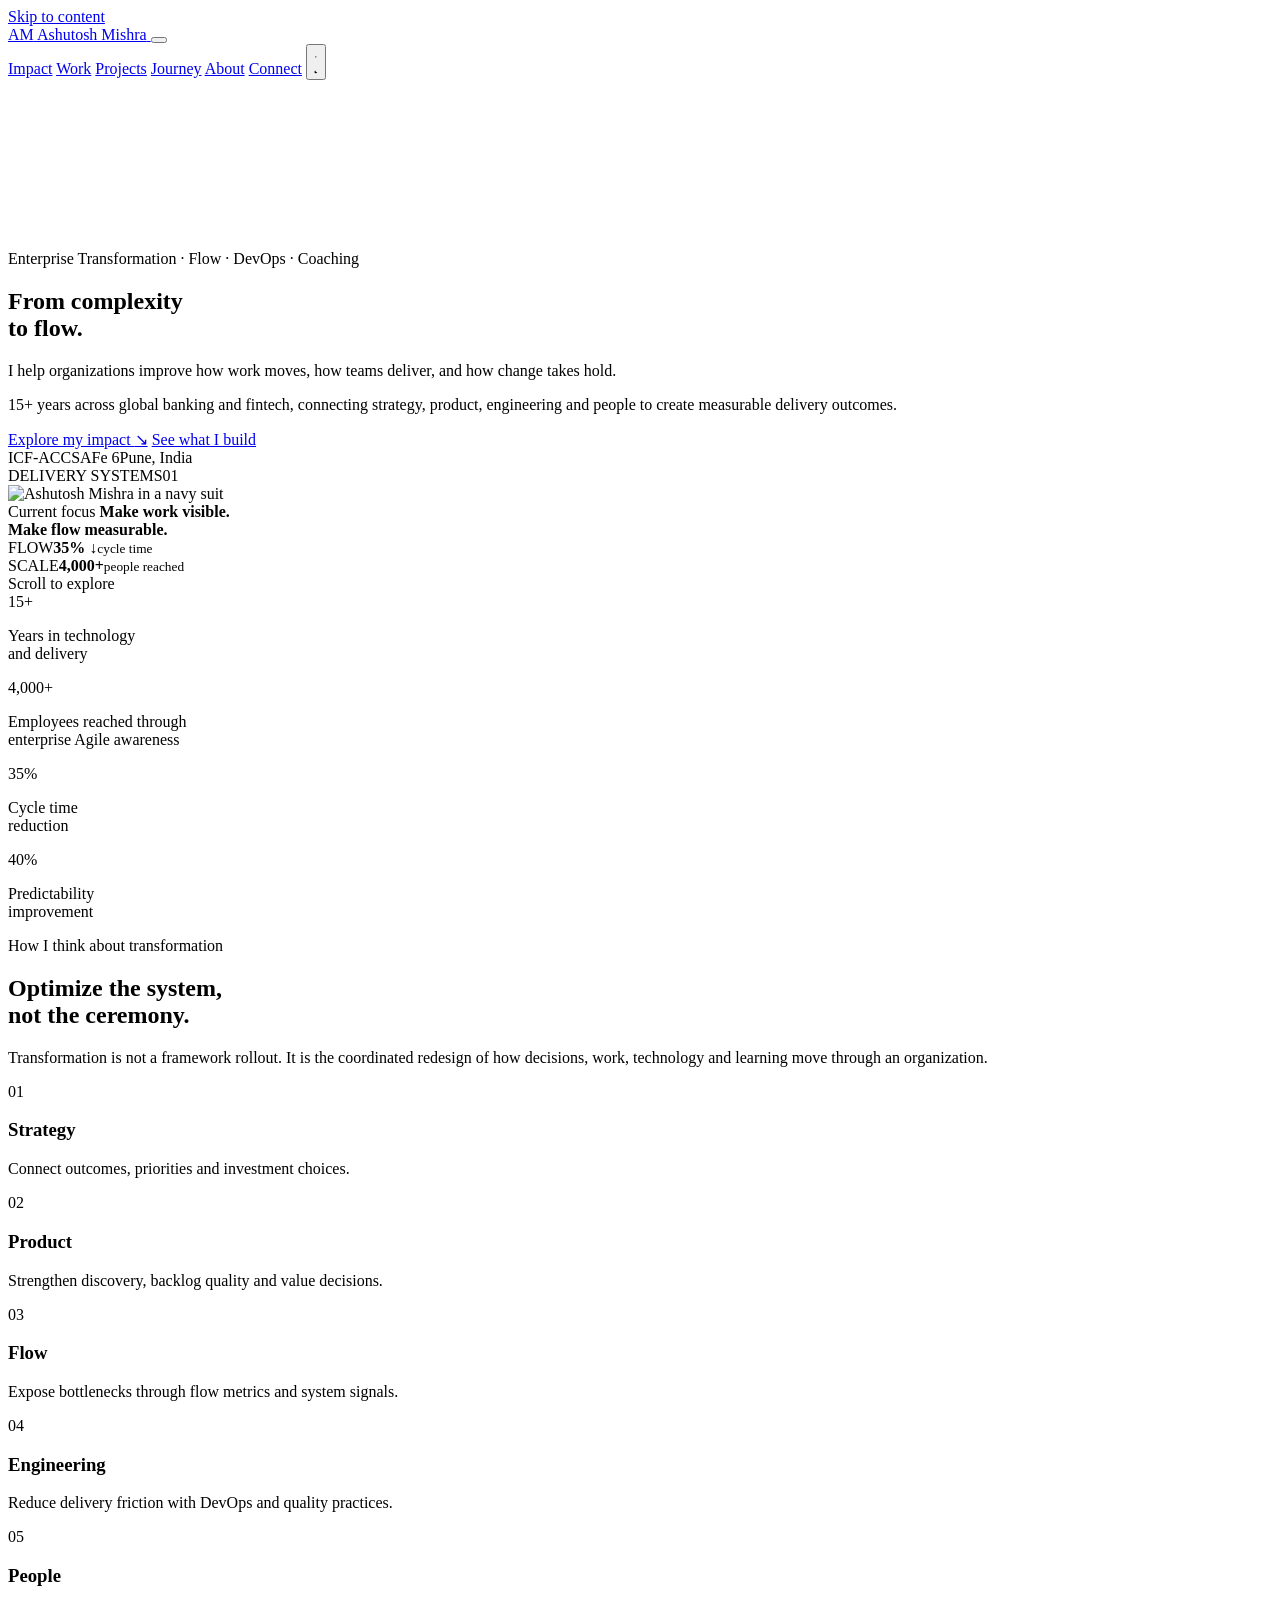
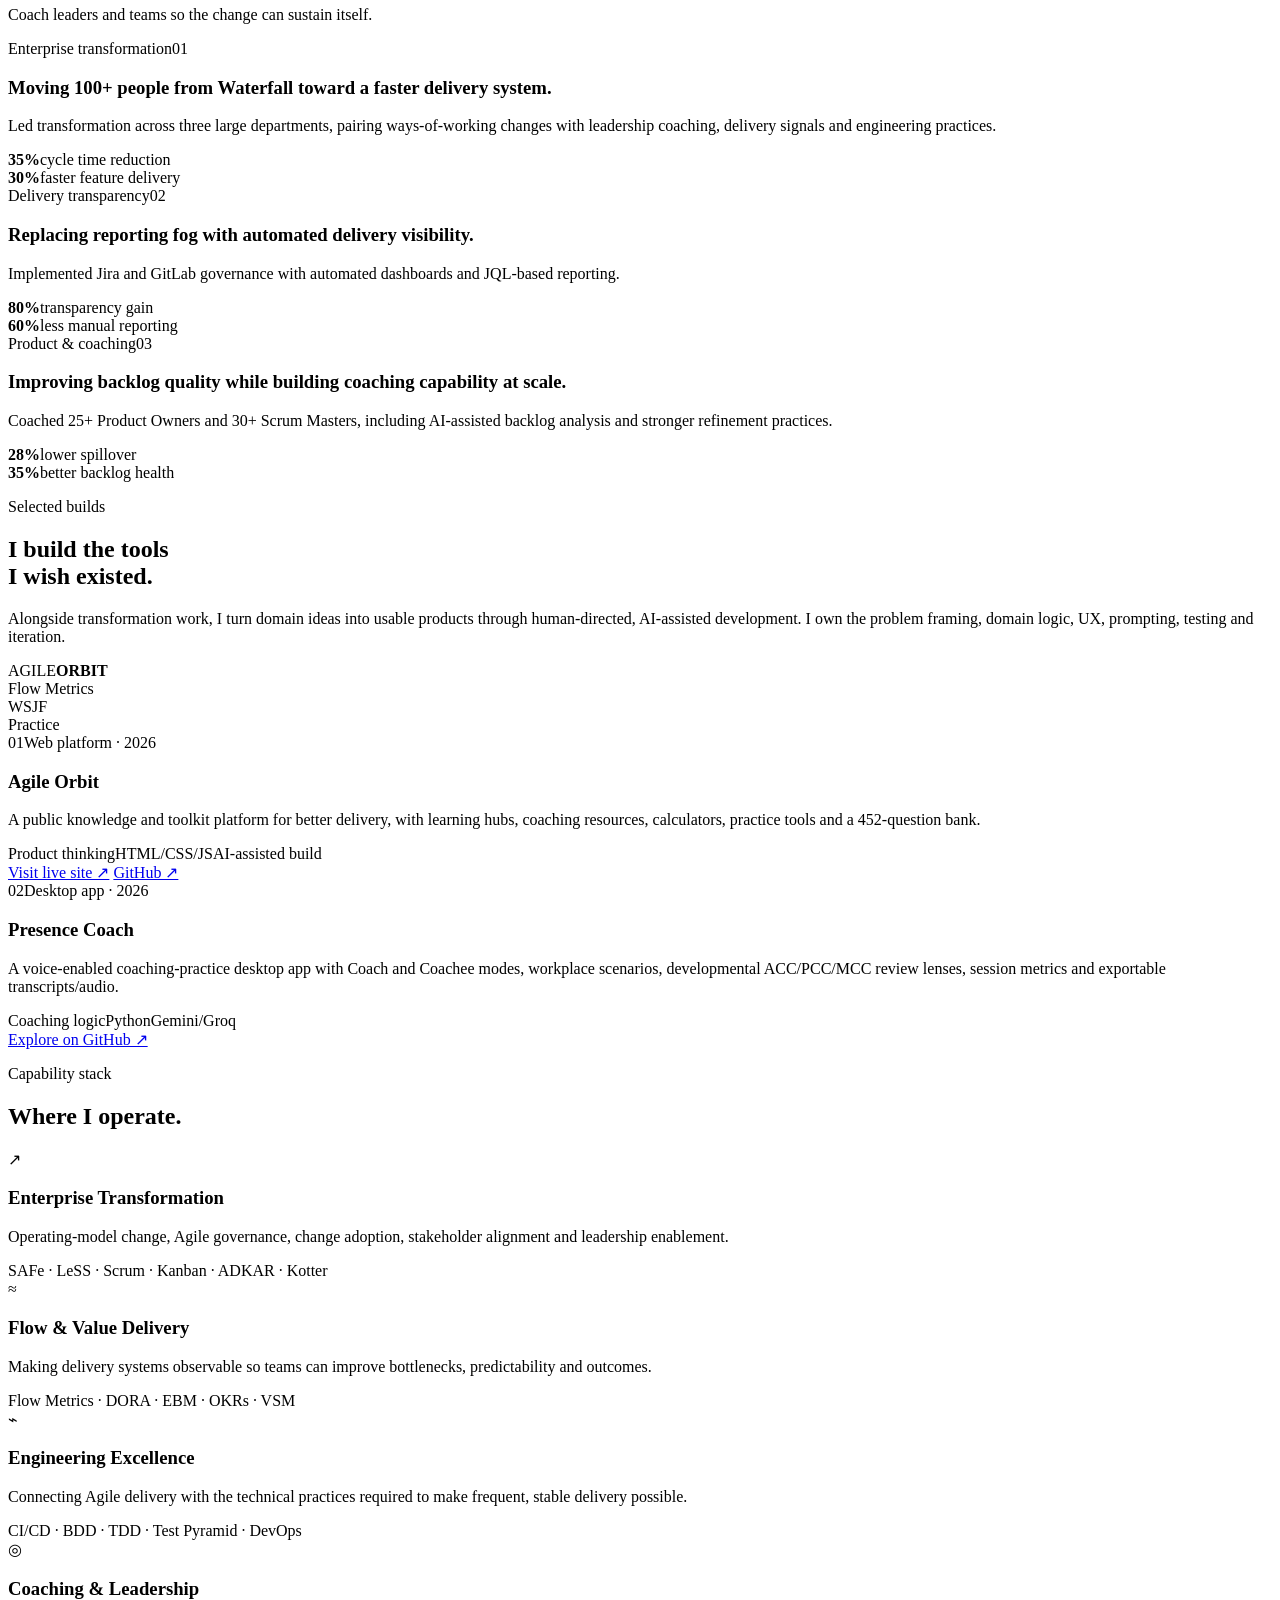
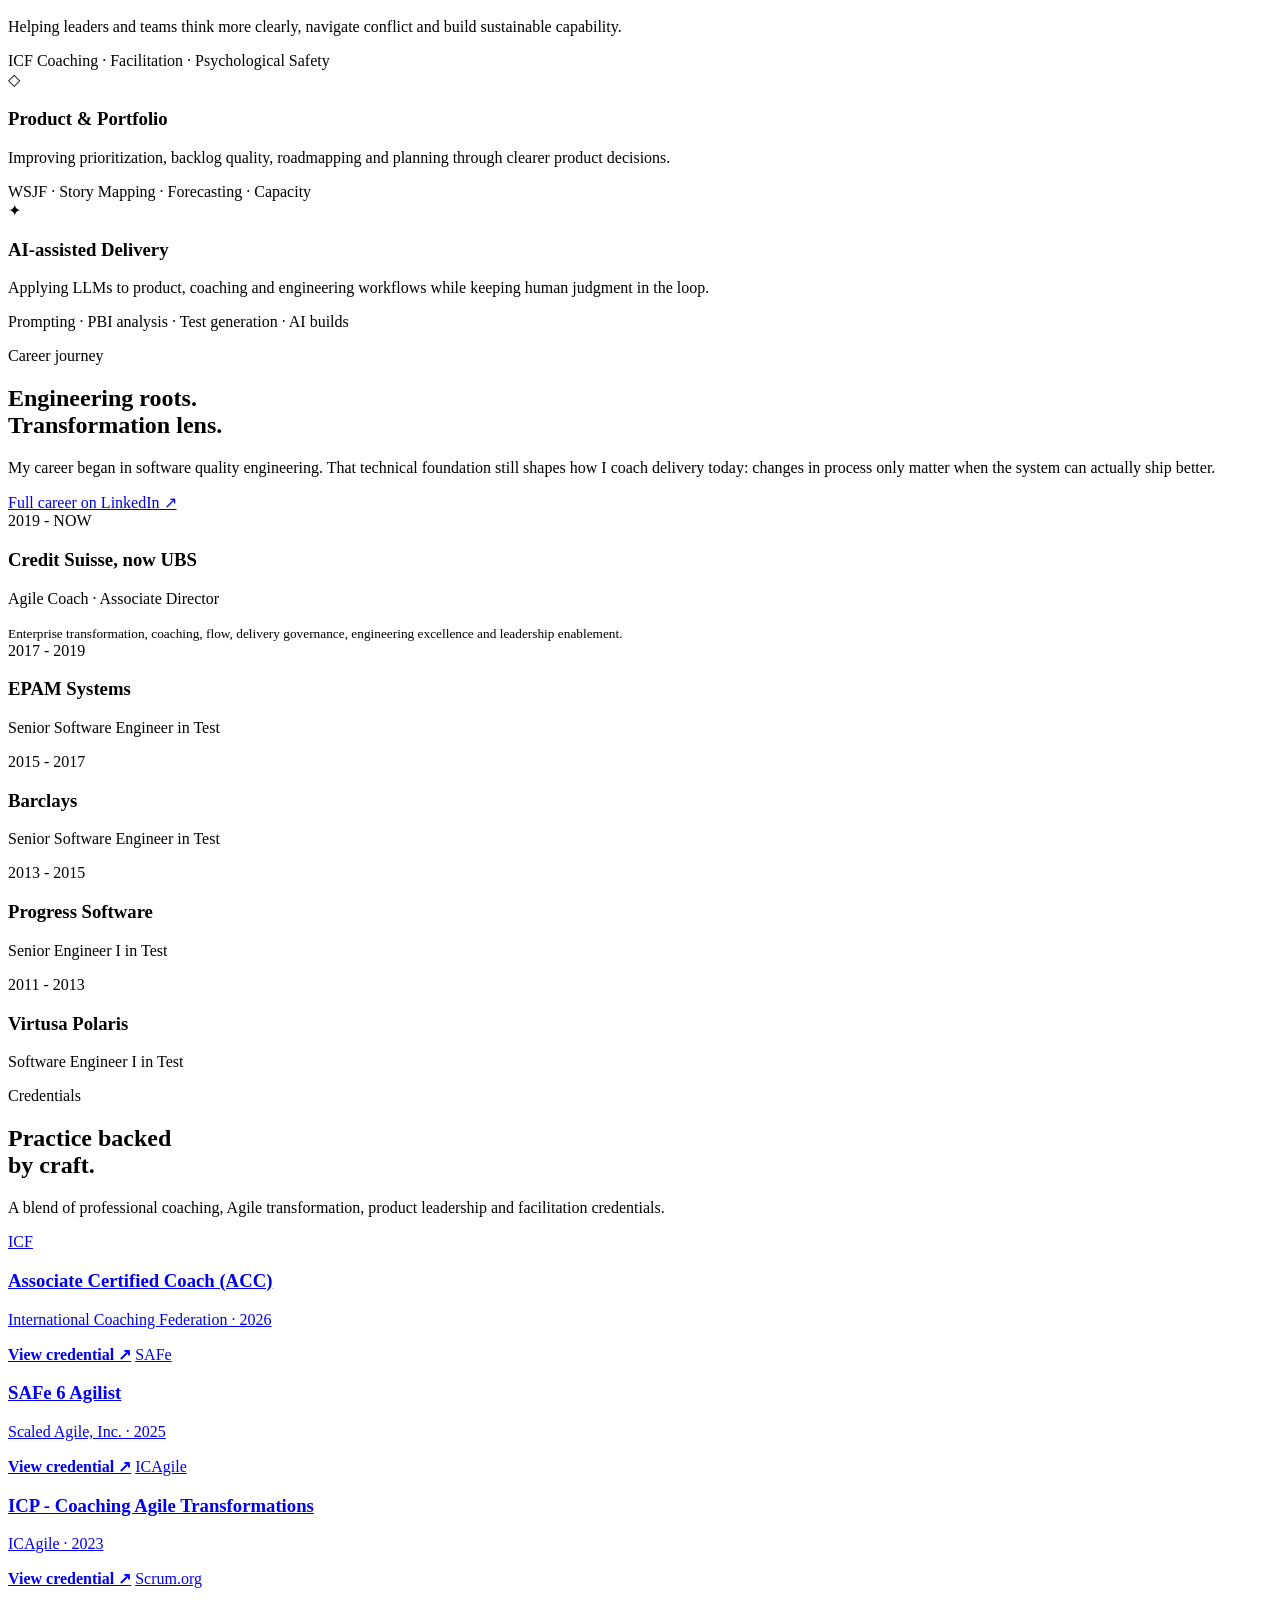
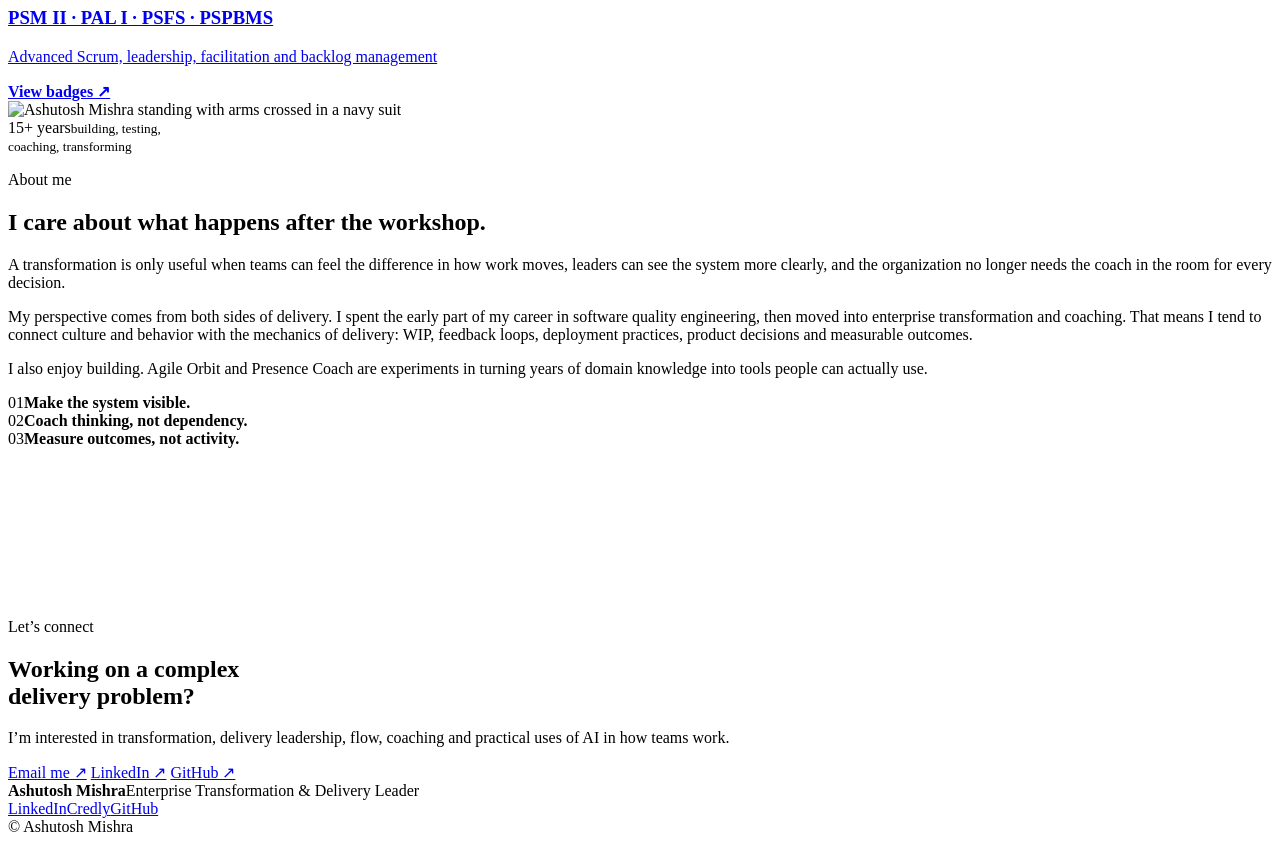
==== index.html @ cb79efdc "Build portfolio homepage" ====
<!doctype html>
<html lang="en" data-theme="dark">
<head>
  <meta charset="utf-8" />
  <meta name="viewport" content="width=device-width, initial-scale=1" />
  <title>Ashutosh Mishra | Enterprise Transformation & Delivery Leader</title>
  <meta name="description" content="Portfolio of Ashutosh Mishra, an enterprise transformation and delivery leader with 15+ years across global banking and fintech, specializing in flow, DevOps, product and Agile coaching, and organizational change." />
  <meta name="theme-color" content="#081214" />
  <meta property="og:title" content="Ashutosh Mishra | Enterprise Transformation & Delivery Leader" />
  <meta property="og:description" content="Turning complex delivery systems into environments where work flows, teams learn, and outcomes improve." />
  <meta property="og:type" content="website" />
  <meta property="og:url" content="https://agilecoach-ashutosh.github.io/ashutosh-mishra-portfolio/" />
  <meta property="og:image" content="https://agilecoach-ashutosh.github.io/ashutosh-mishra-portfolio/assets/profile-main.webp" />
  <meta name="twitter:card" content="summary_large_image" />
  <link rel="preconnect" href="https://fonts.googleapis.com" />
  <link rel="preconnect" href="https://fonts.gstatic.com" crossorigin />
  <link href="https://fonts.googleapis.com/css2?family=Inter:wght@400;500;600;700&family=Space+Grotesk:wght@400;500;600;700&display=swap" rel="stylesheet" />
  <link rel="icon" href="assets/favicon.svg" type="image/svg+xml" />
  <link rel="stylesheet" href="styles.css" />
</head>
<body>
  <a class="skip-link" href="#main">Skip to content</a>
  <div class="noise" aria-hidden="true"></div>
  <header class="site-header" id="top">
    <nav class="nav shell" aria-label="Primary navigation">
      <a class="brand" href="#top" aria-label="Ashutosh Mishra home">
        <span class="brand-mark">AM</span>
        <span class="brand-name">Ashutosh Mishra</span>
      </a>
      <button class="nav-toggle" aria-expanded="false" aria-controls="nav-links" aria-label="Open navigation">
        <span></span><span></span>
      </button>
      <div class="nav-links" id="nav-links">
        <a href="#impact">Impact</a>
        <a href="#work">Work</a>
        <a href="#projects">Projects</a>
        <a href="#journey">Journey</a>
        <a href="#about">About</a>
        <a class="nav-cta" href="#connect">Connect</a>
        <button class="theme-toggle" type="button" aria-label="Switch theme" title="Switch theme">
          <svg class="sun" viewBox="0 0 24 24" aria-hidden="true"><circle cx="12" cy="12" r="4"></circle><path d="M12 2v2M12 20v2M4.93 4.93l1.41 1.41M17.66 17.66l1.41 1.41M2 12h2M20 12h2M4.93 19.07l1.41-1.41M17.66 6.34l1.41-1.41"></path></svg>
          <svg class="moon" viewBox="0 0 24 24" aria-hidden="true"><path d="M21 12.79A9 9 0 1 1 11.21 3 7 7 0 0 0 21 12.79Z"></path></svg>
        </button>
      </div>
    </nav>
  </header>

  <main id="main">
    <section class="hero section-pad">
      <canvas id="flow-canvas" aria-hidden="true"></canvas>
      <div class="hero-glow hero-glow-one" aria-hidden="true"></div>
      <div class="hero-glow hero-glow-two" aria-hidden="true"></div>
      <div class="shell hero-grid">
        <div class="hero-copy reveal">
          <p class="eyebrow"><span class="status-dot"></span> Enterprise Transformation · Flow · DevOps · Coaching</p>
          <h1>From complexity<br /><span class="gradient-text">to flow.</span></h1>
          <p class="hero-lede">I help organizations improve how work moves, how teams deliver, and how change takes hold.</p>
          <p class="hero-support">15+ years across global banking and fintech, connecting strategy, product, engineering and people to create measurable delivery outcomes.</p>
          <div class="hero-actions">
            <a class="button button-primary" href="#impact">Explore my impact <span aria-hidden="true">↘</span></a>
            <a class="button button-ghost" href="#projects">See what I build</a>
          </div>
          <div class="hero-meta" aria-label="Professional highlights">
            <span>ICF-ACC</span><i></i><span>SAFe 6</span><i></i><span>Pune, India</span>
          </div>
        </div>

        <div class="hero-visual reveal reveal-delay-1" aria-label="Portrait of Ashutosh Mishra">
          <div class="orbit orbit-a" aria-hidden="true"></div>
          <div class="orbit orbit-b" aria-hidden="true"></div>
          <div class="portrait-frame">
            <div class="portrait-topline"><span>DELIVERY SYSTEMS</span><span>01</span></div>
            <img src="assets/profile-main.webp" alt="Ashutosh Mishra in a navy suit" width="1000" height="832" fetchpriority="high" />
            <div class="portrait-caption">
              <span class="mini-label">Current focus</span>
              <strong>Make work visible.<br />Make flow measurable.</strong>
            </div>
          </div>
          <div class="floating-tag tag-one"><span>FLOW</span><strong>35% ↓</strong><small>cycle time</small></div>
          <div class="floating-tag tag-two"><span>SCALE</span><strong>4,000+</strong><small>people reached</small></div>
        </div>
      </div>
      <div class="scroll-cue shell" aria-hidden="true"><span>Scroll to explore</span><div class="scroll-line"></div></div>
    </section>

    <section class="metric-strip" id="impact" aria-label="Impact metrics">
      <div class="shell metrics-grid">
        <article class="metric reveal"><span class="metric-value" data-count="15">15+</span><p>Years in technology<br />and delivery</p></article>
        <article class="metric reveal reveal-delay-1"><span class="metric-value" data-count="4000">4,000+</span><p>Employees reached through<br />enterprise Agile awareness</p></article>
        <article class="metric reveal reveal-delay-2"><span class="metric-value" data-count="35">35%</span><p>Cycle time<br />reduction</p></article>
        <article class="metric reveal reveal-delay-3"><span class="metric-value" data-count="40">40%</span><p>Predictability<br />improvement</p></article>
      </div>
    </section>

    <section class="section-pad systems" id="work">
      <div class="shell">
        <div class="section-heading reveal">
          <p class="eyebrow">How I think about transformation</p>
          <h2>Optimize the system,<br />not the ceremony.</h2>
          <p>Transformation is not a framework rollout. It is the coordinated redesign of how decisions, work, technology and learning move through an organization.</p>
        </div>

        <div class="system-map reveal">
          <div class="system-line" aria-hidden="true"><span></span></div>
          <article class="system-node"><span class="node-index">01</span><h3>Strategy</h3><p>Connect outcomes, priorities and investment choices.</p></article>
          <article class="system-node"><span class="node-index">02</span><h3>Product</h3><p>Strengthen discovery, backlog quality and value decisions.</p></article>
          <article class="system-node"><span class="node-index">03</span><h3>Flow</h3><p>Expose bottlenecks through flow metrics and system signals.</p></article>
          <article class="system-node"><span class="node-index">04</span><h3>Engineering</h3><p>Reduce delivery friction with DevOps and quality practices.</p></article>
          <article class="system-node"><span class="node-index">05</span><h3>People</h3><p>Coach leaders and teams so the change can sustain itself.</p></article>
        </div>

        <div class="case-grid">
          <article class="case-card case-featured reveal">
            <div class="case-top"><span>Enterprise transformation</span><span>01</span></div>
            <h3>Moving 100+ people from Waterfall toward a faster delivery system.</h3>
            <p>Led transformation across three large departments, pairing ways-of-working changes with leadership coaching, delivery signals and engineering practices.</p>
            <div class="case-results"><div><strong>35%</strong><span>cycle time reduction</span></div><div><strong>30%</strong><span>faster feature delivery</span></div></div>
          </article>
          <article class="case-card reveal reveal-delay-1">
            <div class="case-top"><span>Delivery transparency</span><span>02</span></div>
            <h3>Replacing reporting fog with automated delivery visibility.</h3>
            <p>Implemented Jira and GitLab governance with automated dashboards and JQL-based reporting.</p>
            <div class="case-results"><div><strong>80%</strong><span>transparency gain</span></div><div><strong>60%</strong><span>less manual reporting</span></div></div>
          </article>
          <article class="case-card reveal reveal-delay-2">
            <div class="case-top"><span>Product & coaching</span><span>03</span></div>
            <h3>Improving backlog quality while building coaching capability at scale.</h3>
            <p>Coached 25+ Product Owners and 30+ Scrum Masters, including AI-assisted backlog analysis and stronger refinement practices.</p>
            <div class="case-results"><div><strong>28%</strong><span>lower spillover</span></div><div><strong>35%</strong><span>better backlog health</span></div></div>
          </article>
        </div>
      </div>
    </section>

    <section class="section-pad projects" id="projects">
      <div class="shell">
        <div class="section-heading split-heading reveal">
          <div><p class="eyebrow">Selected builds</p><h2>I build the tools<br />I wish existed.</h2></div>
          <p>Alongside transformation work, I turn domain ideas into usable products through human-directed, AI-assisted development. I own the problem framing, domain logic, UX, prompting, testing and iteration.</p>
        </div>

        <div class="project-grid">
          <article class="project-card project-orbit reveal">
            <div class="project-visual" aria-hidden="true">
              <div class="orbit-logo"><span>AGILE</span><strong>ORBIT</strong></div>
              <div class="project-rings ring-1"></div><div class="project-rings ring-2"></div><div class="project-rings ring-3"></div>
              <div class="project-chip chip-a">Flow Metrics</div><div class="project-chip chip-b">WSJF</div><div class="project-chip chip-c">Practice</div>
            </div>
            <div class="project-body">
              <div class="project-kicker"><span>01</span><span>Web platform · 2026</span></div>
              <h3>Agile Orbit</h3>
              <p>A public knowledge and toolkit platform for better delivery, with learning hubs, coaching resources, calculators, practice tools and a 452-question bank.</p>
              <div class="project-tags"><span>Product thinking</span><span>HTML/CSS/JS</span><span>AI-assisted build</span></div>
              <div class="project-links">
                <a href="https://agilecoach-ashutosh.github.io/agile-orbit/" target="_blank" rel="noopener">Visit live site ↗</a>
                <a href="https://github.com/agilecoach-ashutosh/agile-orbit" target="_blank" rel="noopener">GitHub ↗</a>
              </div>
            </div>
          </article>

          <article class="project-card project-presence reveal reveal-delay-1">
            <div class="project-visual presence-visual" aria-hidden="true">
              <div class="presence-grid"></div>
              <div class="presence-orb"><span></span><i></i></div>
              <div class="voice-wave"><b></b><b></b><b></b><b></b><b></b><b></b><b></b></div>
            </div>
            <div class="project-body">
              <div class="project-kicker"><span>02</span><span>Desktop app · 2026</span></div>
              <h3>Presence Coach</h3>
              <p>A voice-enabled coaching-practice desktop app with Coach and Coachee modes, workplace scenarios, developmental ACC/PCC/MCC review lenses, session metrics and exportable transcripts/audio.</p>
              <div class="project-tags"><span>Coaching logic</span><span>Python</span><span>Gemini/Groq</span></div>
              <div class="project-links">
                <a href="https://github.com/agilecoach-ashutosh/executive-coach-app" target="_blank" rel="noopener">Explore on GitHub ↗</a>
              </div>
            </div>
          </article>
        </div>
      </div>
    </section>

    <section class="section-pad capabilities" id="capabilities">
      <div class="shell">
        <div class="section-heading reveal"><p class="eyebrow">Capability stack</p><h2>Where I operate.</h2></div>
        <div class="cap-grid">
          <article class="cap-card reveal"><span class="cap-icon">↗</span><h3>Enterprise Transformation</h3><p>Operating-model change, Agile governance, change adoption, stakeholder alignment and leadership enablement.</p><div class="cap-tags">SAFe · LeSS · Scrum · Kanban · ADKAR · Kotter</div></article>
          <article class="cap-card reveal reveal-delay-1"><span class="cap-icon">≈</span><h3>Flow & Value Delivery</h3><p>Making delivery systems observable so teams can improve bottlenecks, predictability and outcomes.</p><div class="cap-tags">Flow Metrics · DORA · EBM · OKRs · VSM</div></article>
          <article class="cap-card reveal reveal-delay-2"><span class="cap-icon">⌁</span><h3>Engineering Excellence</h3><p>Connecting Agile delivery with the technical practices required to make frequent, stable delivery possible.</p><div class="cap-tags">CI/CD · BDD · TDD · Test Pyramid · DevOps</div></article>
          <article class="cap-card reveal"><span class="cap-icon">◎</span><h3>Coaching & Leadership</h3><p>Helping leaders and teams think more clearly, navigate conflict and build sustainable capability.</p><div class="cap-tags">ICF Coaching · Facilitation · Psychological Safety</div></article>
          <article class="cap-card reveal reveal-delay-1"><span class="cap-icon">◇</span><h3>Product & Portfolio</h3><p>Improving prioritization, backlog quality, roadmapping and planning through clearer product decisions.</p><div class="cap-tags">WSJF · Story Mapping · Forecasting · Capacity</div></article>
          <article class="cap-card reveal reveal-delay-2"><span class="cap-icon">✦</span><h3>AI-assisted Delivery</h3><p>Applying LLMs to product, coaching and engineering workflows while keeping human judgment in the loop.</p><div class="cap-tags">Prompting · PBI analysis · Test generation · AI builds</div></article>
        </div>
      </div>
    </section>

    <section class="section-pad journey" id="journey">
      <div class="shell journey-grid">
        <div class="journey-intro reveal">
          <p class="eyebrow">Career journey</p>
          <h2>Engineering roots.<br />Transformation lens.</h2>
          <p>My career began in software quality engineering. That technical foundation still shapes how I coach delivery today: changes in process only matter when the system can actually ship better.</p>
          <a class="text-link" href="https://www.linkedin.com/in/ashutosh-mishra-1089/" target="_blank" rel="noopener">Full career on LinkedIn ↗</a>
        </div>
        <div class="timeline">
          <article class="timeline-item reveal"><span class="timeline-year">2019 - NOW</span><div><h3>Credit Suisse, now UBS</h3><p>Agile Coach · Associate Director</p><small>Enterprise transformation, coaching, flow, delivery governance, engineering excellence and leadership enablement.</small></div></article>
          <article class="timeline-item reveal"><span class="timeline-year">2017 - 2019</span><div><h3>EPAM Systems</h3><p>Senior Software Engineer in Test</p></div></article>
          <article class="timeline-item reveal"><span class="timeline-year">2015 - 2017</span><div><h3>Barclays</h3><p>Senior Software Engineer in Test</p></div></article>
          <article class="timeline-item reveal"><span class="timeline-year">2013 - 2015</span><div><h3>Progress Software</h3><p>Senior Engineer I in Test</p></div></article>
          <article class="timeline-item reveal"><span class="timeline-year">2011 - 2013</span><div><h3>Virtusa Polaris</h3><p>Software Engineer I in Test</p></div></article>
        </div>
      </div>
    </section>

    <section class="section-pad credentials" id="credentials">
      <div class="shell">
        <div class="section-heading split-heading reveal">
          <div><p class="eyebrow">Credentials</p><h2>Practice backed<br />by craft.</h2></div>
          <p>A blend of professional coaching, Agile transformation, product leadership and facilitation credentials.</p>
        </div>
        <div class="credential-grid">
          <a class="credential-card reveal" href="https://www.credly.com/users/ashutosh.mishra.agile.coach/badges#credly" target="_blank" rel="noopener"><span>ICF</span><h3>Associate Certified Coach (ACC)</h3><p>International Coaching Federation · 2026</p><b>View credential ↗</b></a>
          <a class="credential-card reveal reveal-delay-1" href="https://www.credly.com/users/ashutosh.mishra.agile.coach/badges#credly" target="_blank" rel="noopener"><span>SAFe</span><h3>SAFe 6 Agilist</h3><p>Scaled Agile, Inc. · 2025</p><b>View credential ↗</b></a>
          <a class="credential-card reveal reveal-delay-2" href="https://www.credly.com/users/ashutosh.mishra.agile.coach/badges#credly" target="_blank" rel="noopener"><span>ICAgile</span><h3>ICP - Coaching Agile Transformations</h3><p>ICAgile · 2023</p><b>View credential ↗</b></a>
          <a class="credential-card reveal reveal-delay-3" href="https://www.credly.com/users/ashutosh.mishra.agile.coach/badges#credly" target="_blank" rel="noopener"><span>Scrum.org</span><h3>PSM II · PAL I · PSFS · PSPBMS</h3><p>Advanced Scrum, leadership, facilitation and backlog management</p><b>View badges ↗</b></a>
        </div>
      </div>
    </section>

    <section class="section-pad about" id="about">
      <div class="shell about-grid">
        <div class="about-image reveal">
          <img src="assets/profile-editorial.webp" alt="Ashutosh Mishra standing with arms crossed in a navy suit" width="1127" height="1200" loading="lazy" />
          <div class="about-image-label"><span>15+ years</span><small>building, testing,<br />coaching, transforming</small></div>
        </div>
        <div class="about-copy reveal reveal-delay-1">
          <p class="eyebrow">About me</p>
          <h2>I care about what happens after the workshop.</h2>
          <p class="about-lede">A transformation is only useful when teams can feel the difference in how work moves, leaders can see the system more clearly, and the organization no longer needs the coach in the room for every decision.</p>
          <p>My perspective comes from both sides of delivery. I spent the early part of my career in software quality engineering, then moved into enterprise transformation and coaching. That means I tend to connect culture and behavior with the mechanics of delivery: WIP, feedback loops, deployment practices, product decisions and measurable outcomes.</p>
          <p>I also enjoy building. Agile Orbit and Presence Coach are experiments in turning years of domain knowledge into tools people can actually use.</p>
          <div class="principles">
            <div><span>01</span><strong>Make the system visible.</strong></div>
            <div><span>02</span><strong>Coach thinking, not dependency.</strong></div>
            <div><span>03</span><strong>Measure outcomes, not activity.</strong></div>
          </div>
        </div>
      </div>
    </section>

    <section class="connect section-pad" id="connect">
      <div class="shell connect-card reveal">
        <canvas id="connect-canvas" aria-hidden="true"></canvas>
        <p class="eyebrow">Let’s connect</p>
        <h2>Working on a complex<br />delivery problem?</h2>
        <p>I’m interested in transformation, delivery leadership, flow, coaching and practical uses of AI in how teams work.</p>
        <div class="connect-actions">
          <a class="button button-primary" href="mailto:agilecoach.ashutosh@gmail.com">Email me ↗</a>
          <a class="button button-ghost" href="https://www.linkedin.com/in/ashutosh-mishra-1089/" target="_blank" rel="noopener">LinkedIn ↗</a>
          <a class="button button-ghost" href="https://github.com/agilecoach-ashutosh" target="_blank" rel="noopener">GitHub ↗</a>
        </div>
      </div>
    </section>
  </main>

  <footer class="footer">
    <div class="shell footer-inner">
      <div><strong>Ashutosh Mishra</strong><span>Enterprise Transformation & Delivery Leader</span></div>
      <div class="footer-links"><a href="https://www.linkedin.com/in/ashutosh-mishra-1089/" target="_blank" rel="noopener">LinkedIn</a><a href="https://www.credly.com/users/ashutosh.mishra.agile.coach/badges#credly" target="_blank" rel="noopener">Credly</a><a href="https://github.com/agilecoach-ashutosh" target="_blank" rel="noopener">GitHub</a></div>
      <span class="footer-copy">© <span id="year"></span> Ashutosh Mishra</span>
    </div>
  </footer>
  <script src="main.js" defer></script>
</body>
</html>
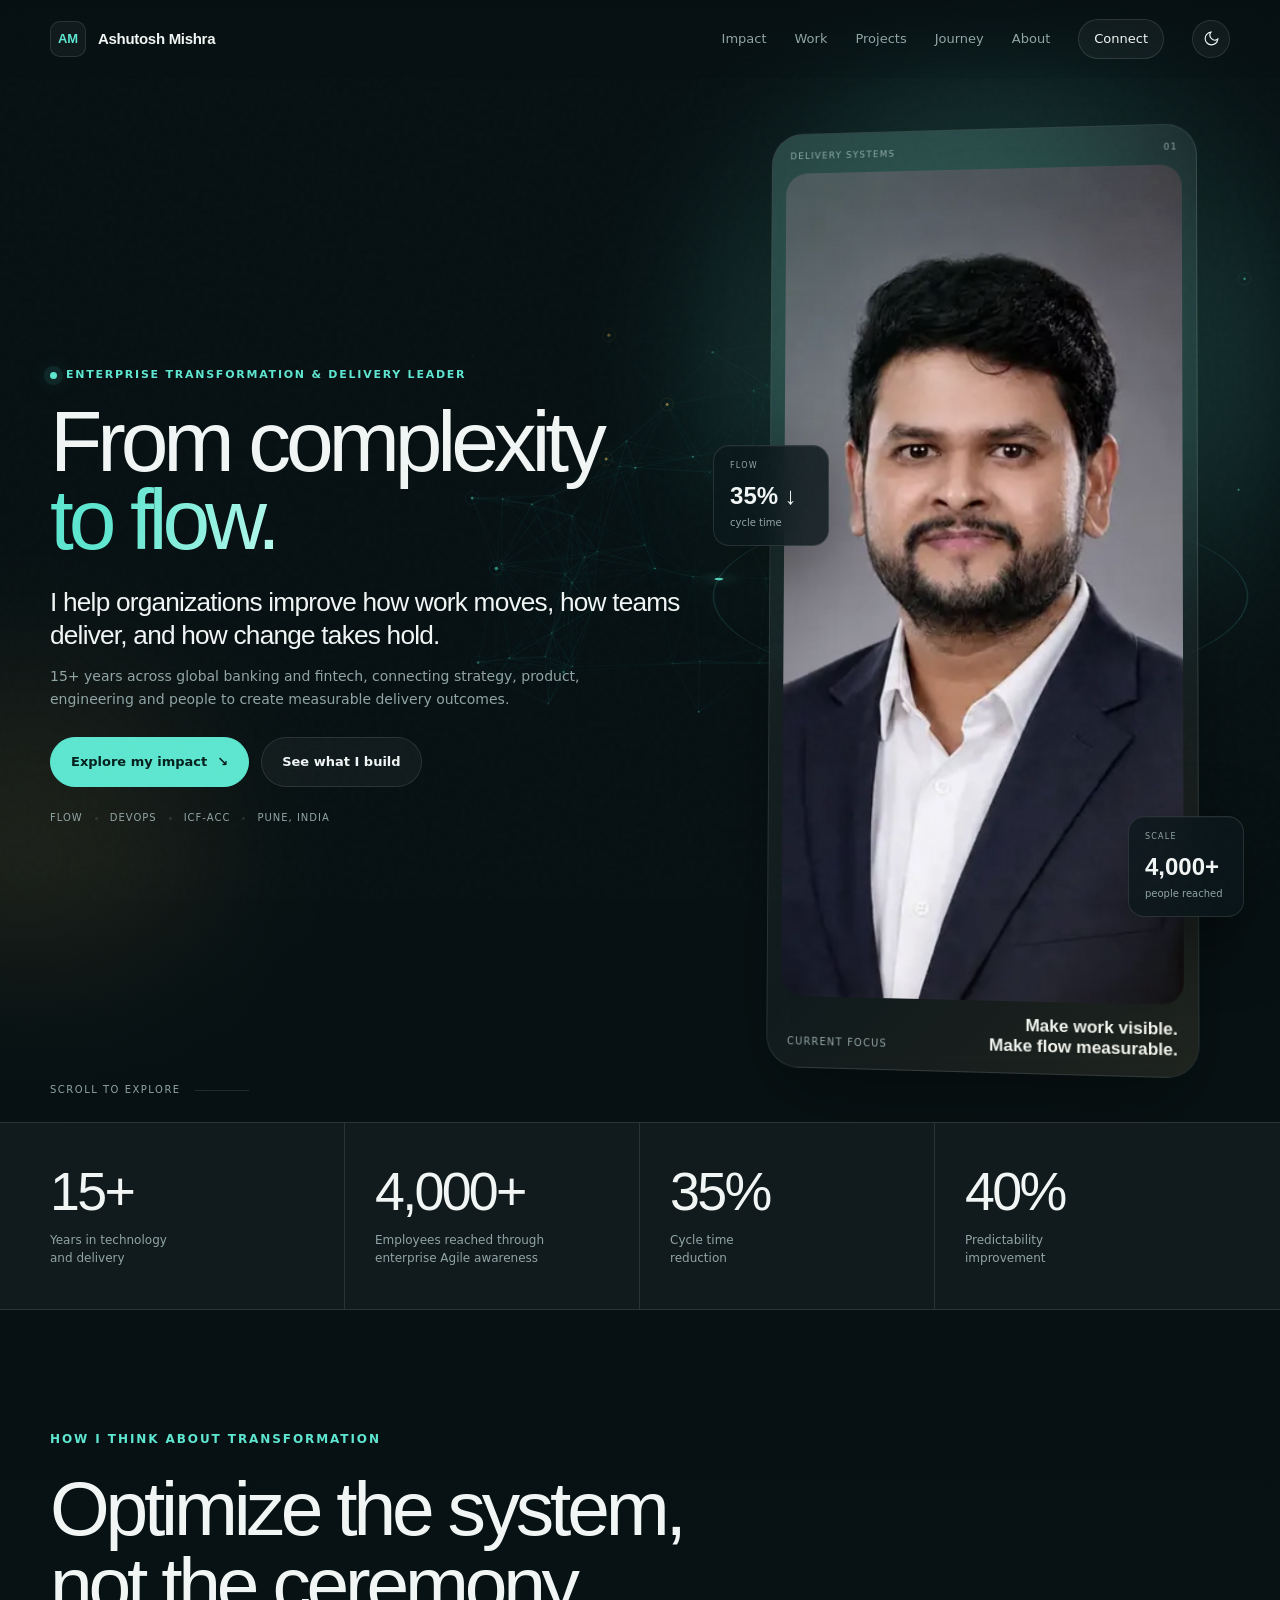
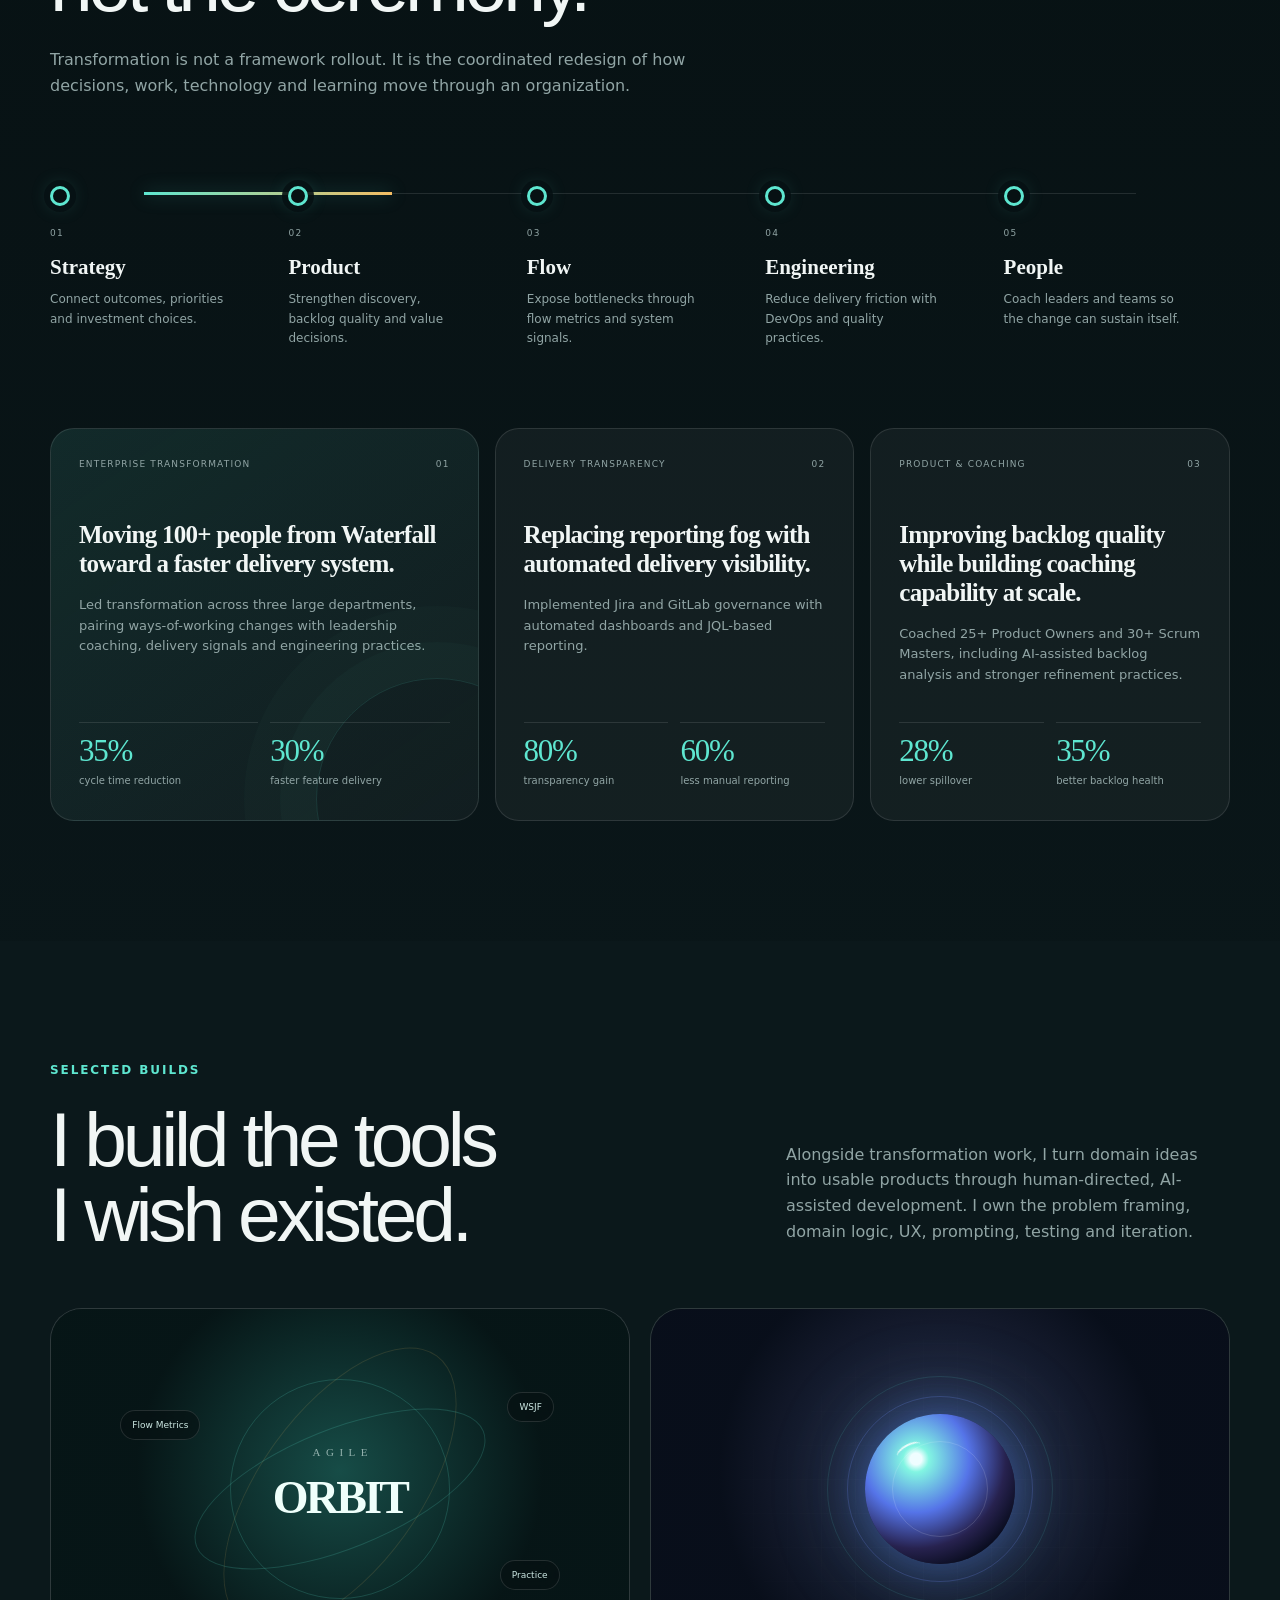
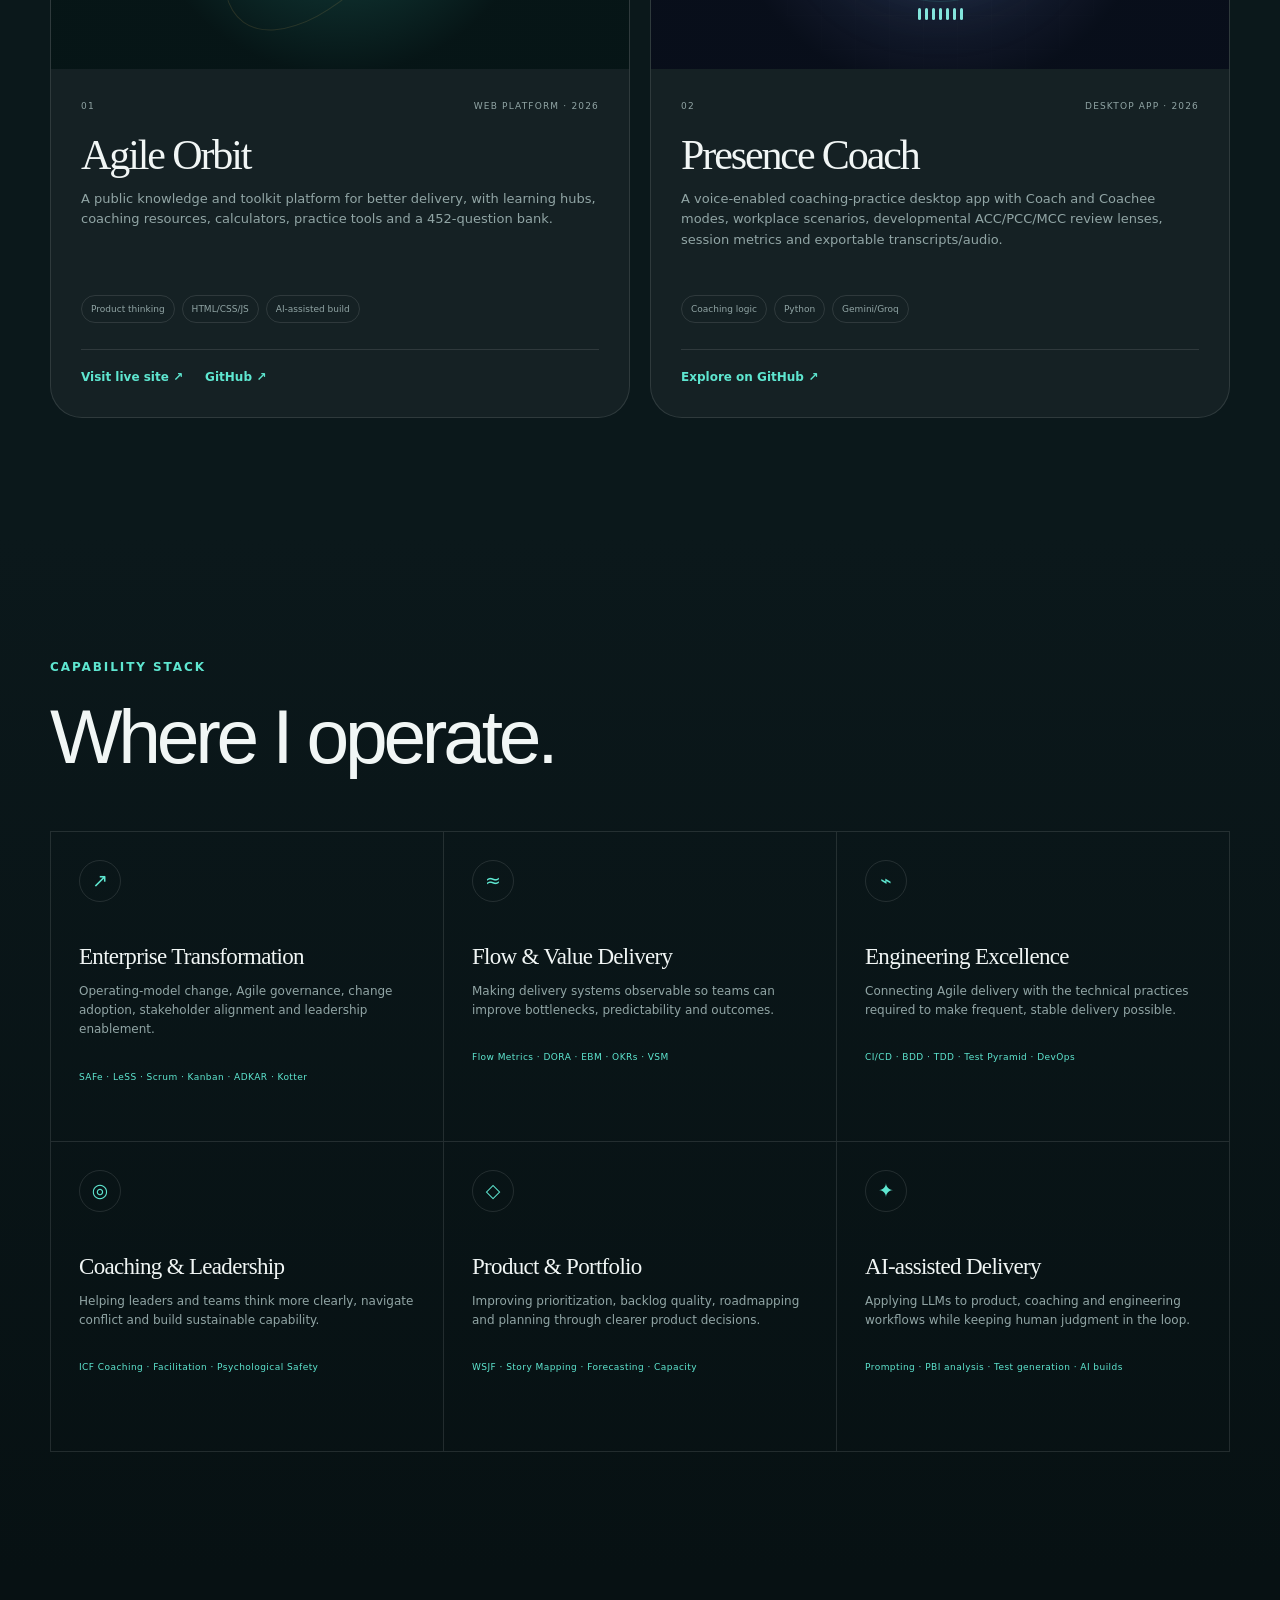
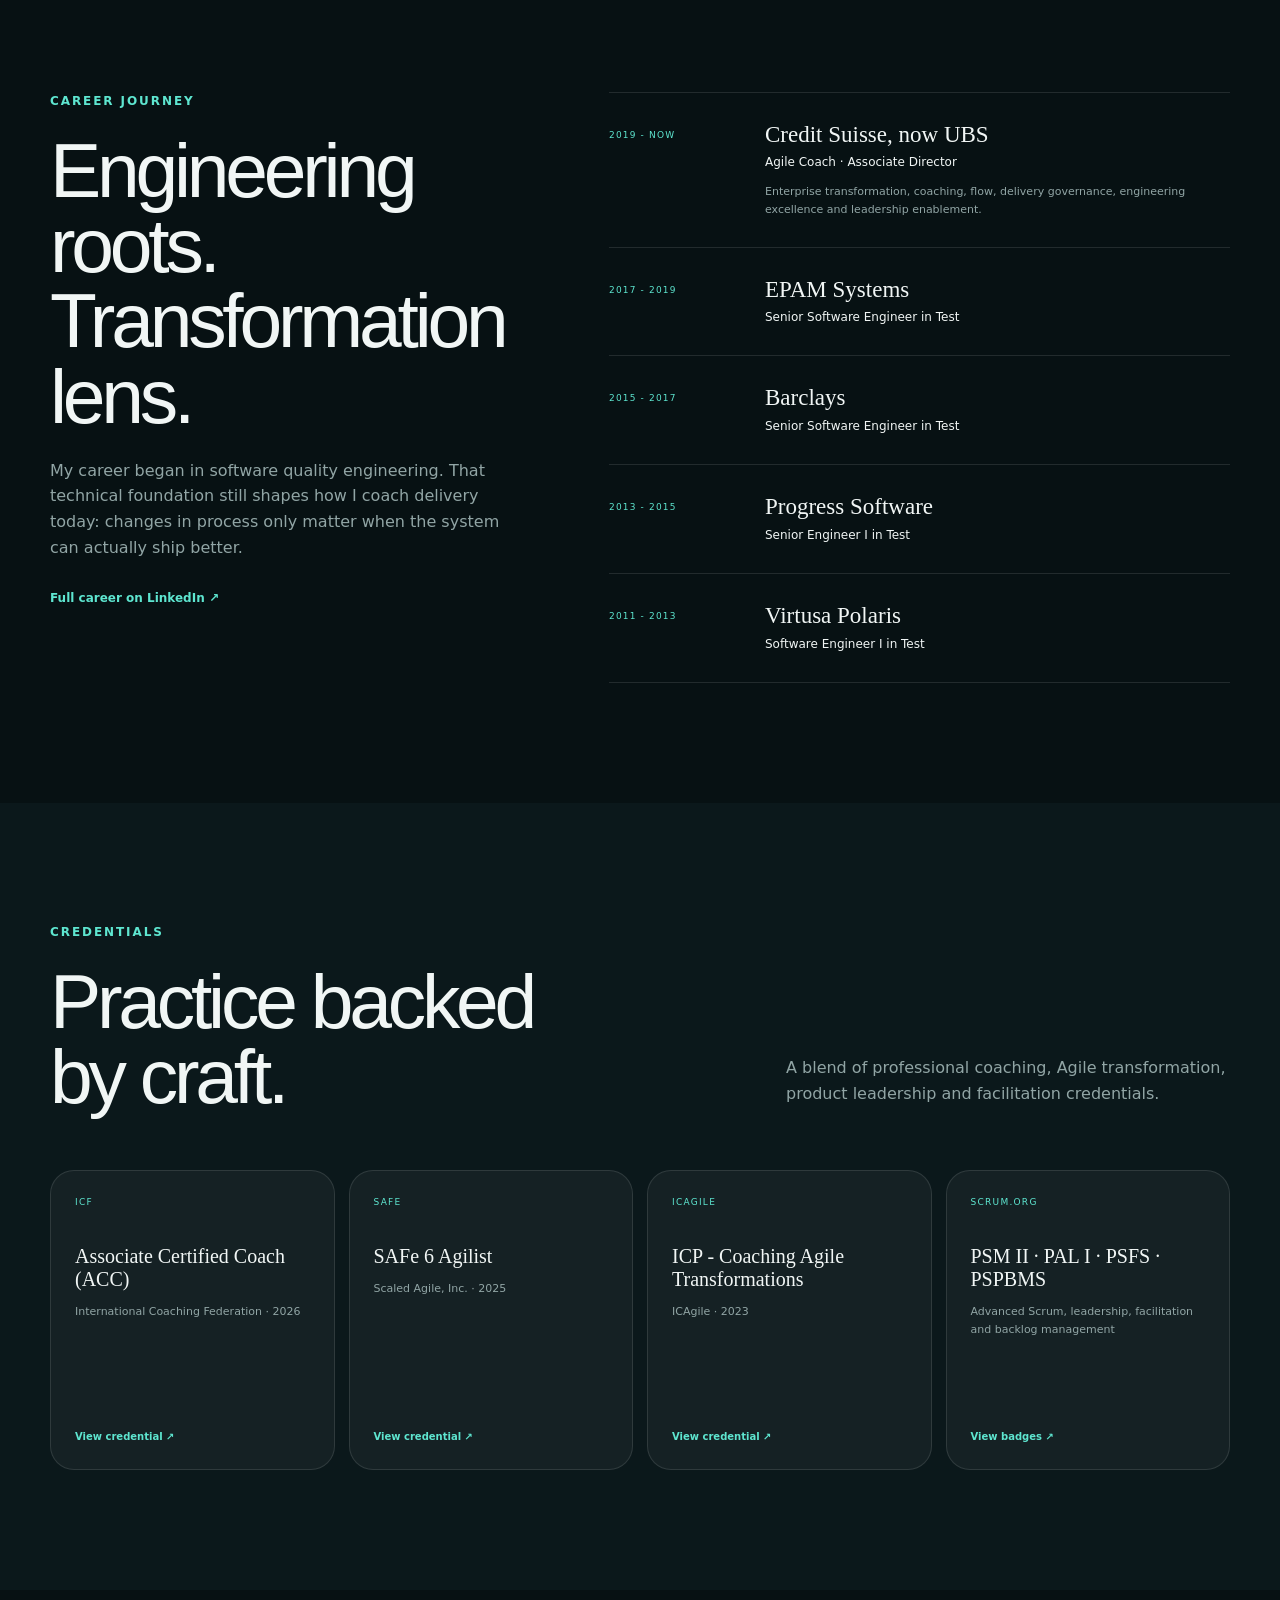
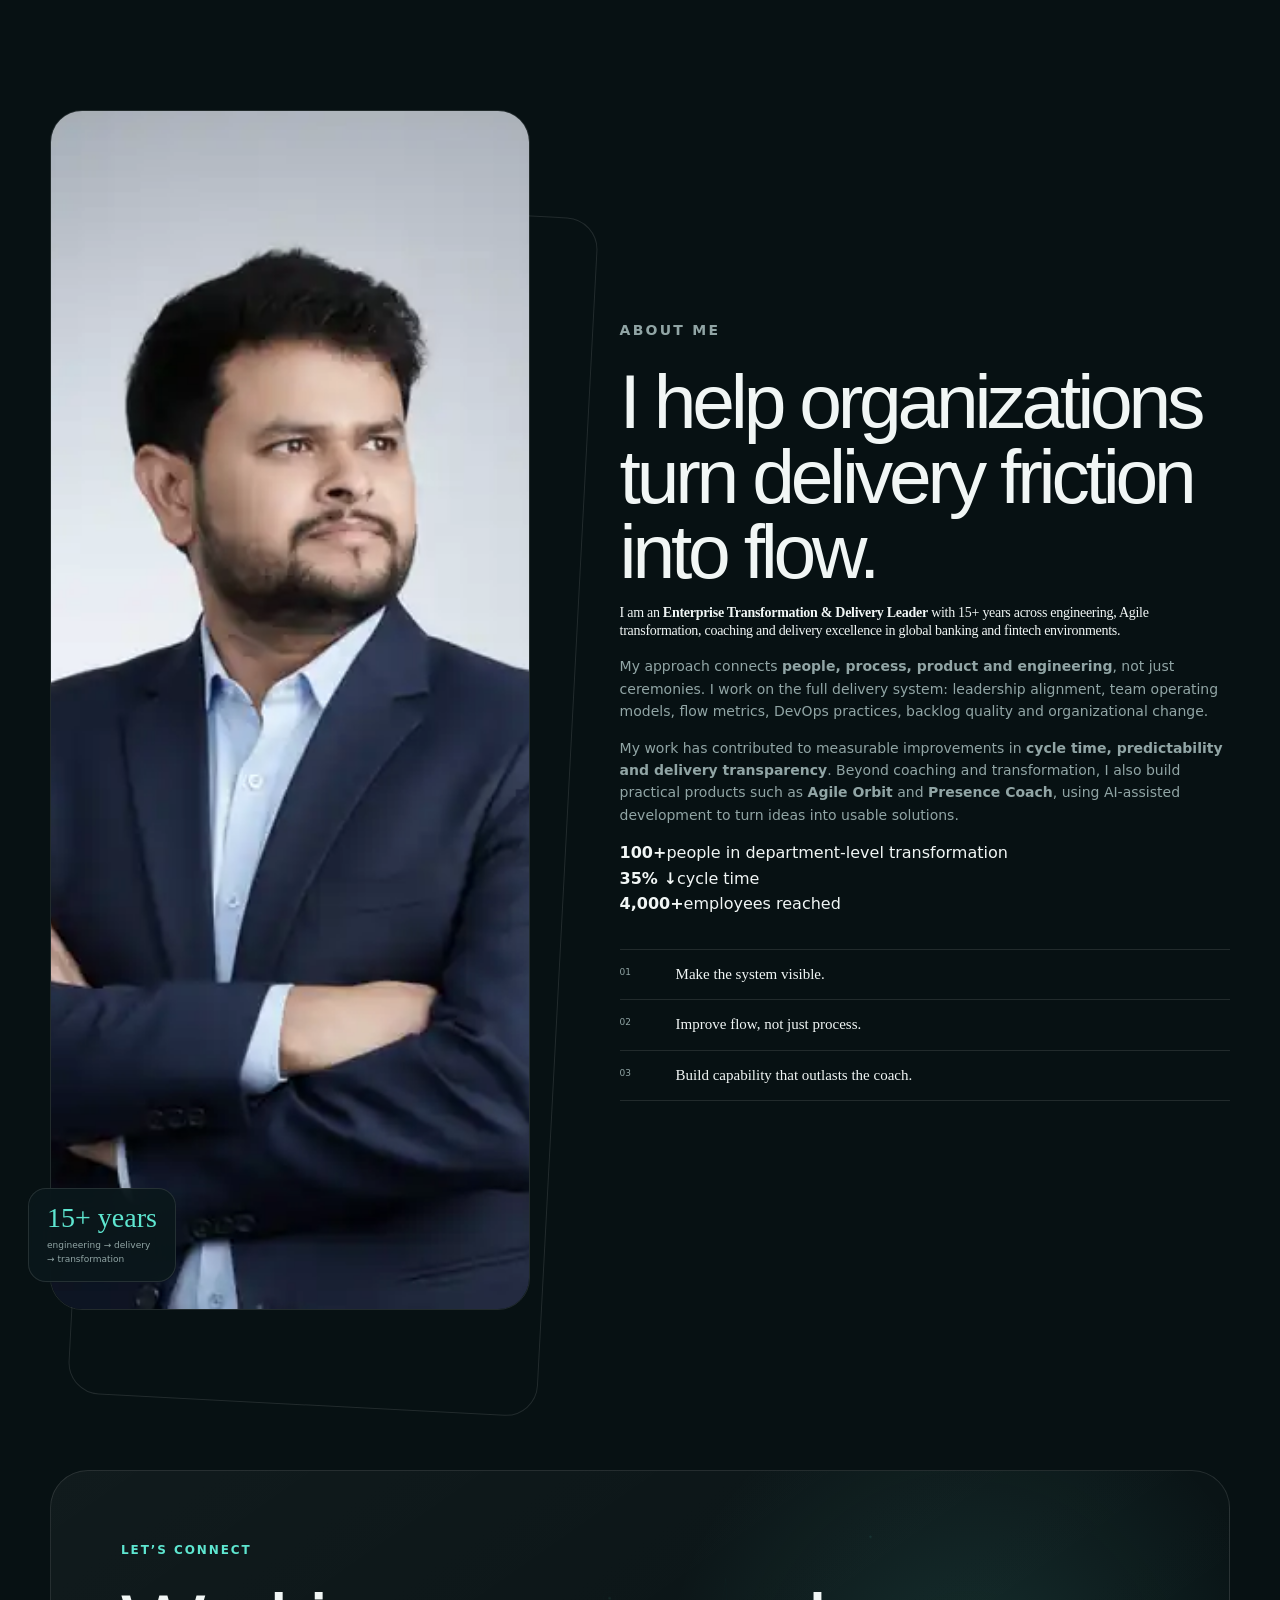
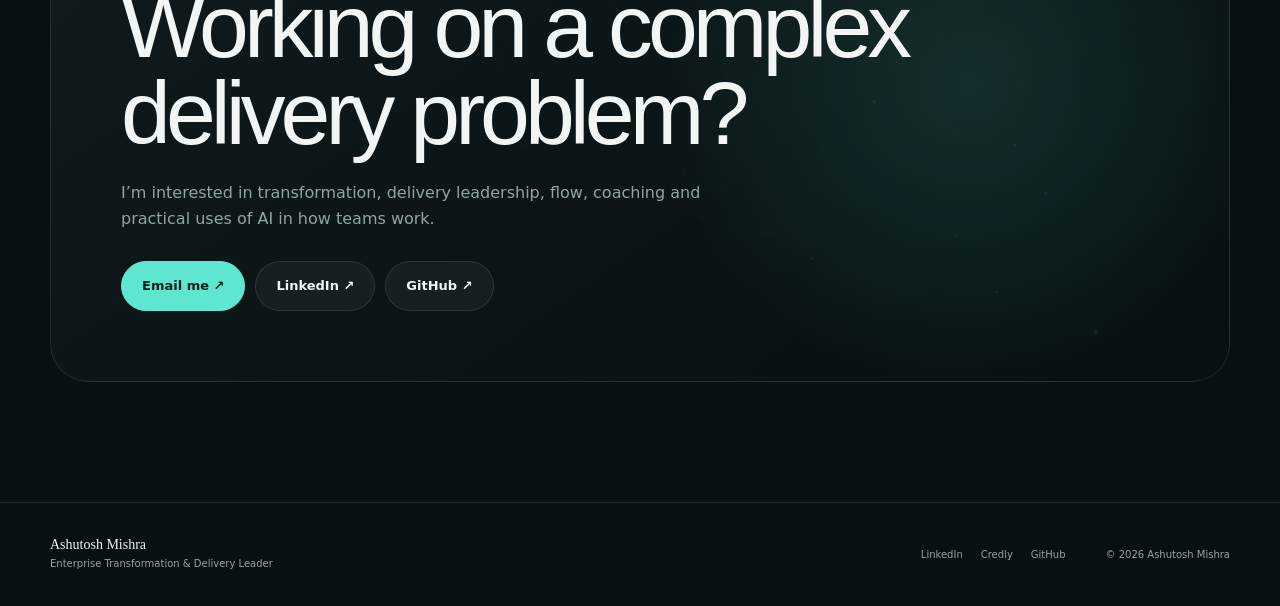
==== commit 3229a351: "Sharpen About section positioning and evidence" ====
--- a/index.html
+++ b/index.html
@@ -229,18 +229,25 @@
       <div class="shell about-grid">
         <div class="about-image reveal">
           <img src="assets/profile-editorial.webp" alt="Ashutosh Mishra standing with arms crossed in a navy suit" width="1127" height="1200" loading="lazy" />
-          <div class="about-image-label"><span>15+ years</span><small>building, testing,<br />coaching, transforming</small></div>
+          <div class="about-image-label"><span>15+ years</span><small>engineering → delivery<br />→ transformation</small></div>
         </div>
         <div class="about-copy reveal reveal-delay-1">
           <p class="eyebrow">About me</p>
-          <h2>I care about what happens after the workshop.</h2>
-          <p class="about-lede">A transformation is only useful when teams can feel the difference in how work moves, leaders can see the system more clearly, and the organization no longer needs the coach in the room for every decision.</p>
-          <p>My perspective comes from both sides of delivery. I spent the early part of my career in software quality engineering, then moved into enterprise transformation and coaching. That means I tend to connect culture and behavior with the mechanics of delivery: WIP, feedback loops, deployment practices, product decisions and measurable outcomes.</p>
-          <p>I also enjoy building. Agile Orbit and Presence Coach are experiments in turning years of domain knowledge into tools people can actually use.</p>
+          <h2>I help organizations turn delivery friction into flow.</h2>
+          <p class="about-lede">I am an <strong>Enterprise Transformation &amp; Delivery Leader</strong> with 15+ years across engineering, Agile transformation, coaching and delivery excellence in global banking and fintech environments.</p>
+          <p>My approach connects <strong>people, process, product and engineering</strong>, not just ceremonies. I work on the full delivery system: leadership alignment, team operating models, flow metrics, DevOps practices, backlog quality and organizational change.</p>
+          <p>My work has contributed to measurable improvements in <strong>cycle time, predictability and delivery transparency</strong>. Beyond coaching and transformation, I also build practical products such as <strong>Agile Orbit</strong> and <strong>Presence Coach</strong>, using AI-assisted development to turn ideas into usable solutions.</p>
+
+          <div class="about-proof" aria-label="Selected impact">
+            <div><strong>100+</strong><span>people in department-level transformation</span></div>
+            <div><strong>35% ↓</strong><span>cycle time</span></div>
+            <div><strong>4,000+</strong><span>employees reached</span></div>
+          </div>
+
           <div class="principles">
             <div><span>01</span><strong>Make the system visible.</strong></div>
-            <div><span>02</span><strong>Coach thinking, not dependency.</strong></div>
-            <div><span>03</span><strong>Measure outcomes, not activity.</strong></div>
+            <div><span>02</span><strong>Improve flow, not just process.</strong></div>
+            <div><span>03</span><strong>Build capability that outlasts the coach.</strong></div>
           </div>
         </div>
       </div>
--- a/styles.css
+++ b/styles.css
@@ -0,0 +1,341 @@
+:root {
+  --bg: #071113;
+  --bg-elev: #0b181b;
+  --surface: rgba(255,255,255,.045);
+  --surface-strong: rgba(255,255,255,.075);
+  --text: #f1f6f5;
+  --muted: #91a5a5;
+  --line: rgba(255,255,255,.11);
+  --teal: #5ee6d0;
+  --teal-strong: #29c9b3;
+  --amber: #f4bd63;
+  --deep-teal: #123b3a;
+  --shadow: 0 30px 80px rgba(0,0,0,.35);
+  --radius-xl: 32px;
+  --radius-lg: 24px;
+  --radius-md: 16px;
+  --shell: min(1180px, calc(100% - 48px));
+  --header-h: 78px;
+}
+
+html[data-theme="light"] {
+  --bg: #f4f7f6;
+  --bg-elev: #ffffff;
+  --surface: rgba(2,36,39,.045);
+  --surface-strong: rgba(2,36,39,.075);
+  --text: #0b2021;
+  --muted: #607172;
+  --line: rgba(2,36,39,.12);
+  --teal: #0c8d7d;
+  --teal-strong: #08796c;
+  --amber: #a86707;
+  --deep-teal: #d9eeea;
+  --shadow: 0 30px 80px rgba(20,45,45,.12);
+}
+
+* { box-sizing: border-box; }
+html { scroll-behavior: smooth; }
+body { margin:0; background:var(--bg); color:var(--text); font-family:"Inter",system-ui,sans-serif; line-height:1.6; overflow-x:hidden; }
+a { color:inherit; text-decoration:none; }
+img { display:block; max-width:100%; }
+button, input, textarea, select { font:inherit; }
+::selection { background:rgba(94,230,208,.28); color:var(--text); }
+
+.skip-link { position:fixed; top:8px; left:8px; z-index:9999; padding:10px 14px; background:var(--text); color:var(--bg); transform:translateY(-140%); border-radius:8px; }
+.skip-link:focus { transform:translateY(0); }
+.noise { position:fixed; inset:0; pointer-events:none; opacity:.028; z-index:90; background-image:url("data:image/svg+xml,%3Csvg viewBox='0 0 180 180' xmlns='http://www.w3.org/2000/svg'%3E%3Cfilter id='n'%3E%3CfeTurbulence type='fractalNoise' baseFrequency='.9' numOctaves='4' stitchTiles='stitch'/%3E%3C/filter%3E%3Crect width='100%25' height='100%25' filter='url(%23n)' opacity='.65'/%3E%3C/svg%3E"); }
+.shell { width:var(--shell); margin-inline:auto; }
+.section-pad { padding:120px 0; position:relative; }
+
+.site-header { position:fixed; inset:0 0 auto; z-index:100; height:var(--header-h); background:linear-gradient(to bottom, rgba(7,17,19,.82), rgba(7,17,19,.28), transparent); backdrop-filter:blur(14px); -webkit-backdrop-filter:blur(14px); transition:background .3s,border .3s; }
+html[data-theme="light"] .site-header { background:linear-gradient(to bottom, rgba(244,247,246,.93), rgba(244,247,246,.72), transparent); }
+.site-header.scrolled { border-bottom:1px solid var(--line); background:color-mix(in srgb, var(--bg) 86%, transparent); }
+.nav { height:100%; display:flex; align-items:center; justify-content:space-between; }
+.brand { display:flex; align-items:center; gap:12px; font-family:"Space Grotesk",sans-serif; font-weight:600; }
+.brand-mark { display:grid; place-items:center; width:36px; height:36px; border:1px solid var(--line); border-radius:10px; color:var(--teal); font-size:13px; background:var(--surface); }
+.brand-name { font-size:15px; letter-spacing:-.02em; }
+.nav-links { display:flex; align-items:center; gap:28px; font-size:13px; color:var(--muted); }
+.nav-links>a { transition:color .2s; }
+.nav-links>a:hover { color:var(--text); }
+.nav-cta { color:var(--text)!important; border:1px solid var(--line); border-radius:999px; padding:9px 15px; background:var(--surface); }
+.theme-toggle { width:38px; height:38px; border-radius:50%; border:1px solid var(--line); background:var(--surface); color:var(--text); display:grid; place-items:center; cursor:pointer; }
+.theme-toggle svg { width:17px; fill:none; stroke:currentColor; stroke-width:1.6; }
+.theme-toggle .sun { display:none; }
+html[data-theme="light"] .theme-toggle .sun { display:block; }
+html[data-theme="light"] .theme-toggle .moon { display:none; }
+.nav-toggle { display:none; background:transparent; border:0; width:42px; height:42px; color:var(--text); }
+.nav-toggle span { display:block; width:22px; height:1px; background:currentColor; margin:6px auto; }
+
+.hero { min-height:100svh; padding-top:150px; padding-bottom:70px; display:flex; align-items:center; overflow:hidden; }
+#flow-canvas { position:absolute; inset:0; width:100%; height:100%; opacity:.64; pointer-events:none; }
+.hero::after { content:""; position:absolute; inset:auto 0 0; height:260px; background:linear-gradient(transparent,var(--bg)); pointer-events:none; }
+.hero-glow { position:absolute; border-radius:50%; filter:blur(80px); opacity:.18; pointer-events:none; }
+.hero-glow-one { width:520px; height:520px; background:var(--teal); right:5%; top:12%; }
+.hero-glow-two { width:360px; height:360px; background:var(--amber); left:-12%; bottom:8%; opacity:.09; }
+.hero-grid { display:grid; grid-template-columns:1.02fr .98fr; gap:70px; align-items:center; position:relative; z-index:2; }
+.eyebrow { margin:0 0 22px; color:var(--teal); font-size:12px; font-weight:700; text-transform:uppercase; letter-spacing:.16em; display:flex; align-items:center; gap:9px; }
+.status-dot { width:7px; height:7px; border-radius:50%; background:var(--teal); box-shadow:0 0 0 6px rgba(94,230,208,.08),0 0 20px rgba(94,230,208,.55); }
+.hero h1, .section-heading h2, .journey-intro h2, .about-copy h2, .connect-card h2 { font-family:"Space Grotesk",sans-serif; letter-spacing:-.055em; margin:0; font-weight:500; line-height:.98; }
+.hero h1 { font-size:clamp(68px,8.2vw,132px); }
+.gradient-text { background:linear-gradient(105deg,var(--teal) 10%,#d9fff7 48%,var(--amber) 95%); -webkit-background-clip:text; background-clip:text; color:transparent; }
+html[data-theme="light"] .gradient-text { background:linear-gradient(105deg,#08796c,#0d5f59 58%,#9b5b00); -webkit-background-clip:text; background-clip:text; }
+.hero-lede { font-family:"Space Grotesk",sans-serif; font-size:clamp(22px,2.35vw,34px); line-height:1.25; letter-spacing:-.03em; max-width:720px; margin:34px 0 14px; }
+.hero-support { color:var(--muted); max-width:650px; font-size:16px; margin:0; }
+.hero-actions { display:flex; gap:12px; flex-wrap:wrap; margin-top:34px; }
+.button { display:inline-flex; align-items:center; justify-content:center; gap:10px; min-height:50px; padding:0 20px; border-radius:999px; border:1px solid var(--line); font-size:13px; font-weight:700; transition:transform .2s,background .2s,border .2s; }
+.button:hover { transform:translateY(-2px); }
+.button-primary { background:var(--teal); border-color:var(--teal); color:#05201d; }
+html[data-theme="light"] .button-primary { color:#fff; }
+.button-ghost { background:var(--surface); backdrop-filter:blur(10px); }
+.button-ghost:hover { background:var(--surface-strong); }
+.hero-meta { display:flex; align-items:center; gap:12px; color:var(--muted); font-size:12px; margin-top:30px; text-transform:uppercase; letter-spacing:.1em; }
+.hero-meta i { width:3px; height:3px; border-radius:50%; background:var(--line); }
+.hero-visual { position:relative; min-height:620px; display:flex; align-items:center; justify-content:center; }
+.portrait-frame { position:relative; width:min(470px,88%); border:1px solid var(--line); border-radius:var(--radius-xl); padding:14px; background:linear-gradient(145deg,rgba(255,255,255,.08),rgba(255,255,255,.02)); box-shadow:var(--shadow); backdrop-filter:blur(10px); overflow:hidden; transform:perspective(1200px) rotateY(-5deg) rotateX(2deg); transition:transform .4s ease; }
+.hero-visual:hover .portrait-frame { transform:perspective(1200px) rotateY(-1deg) rotateX(0deg) translateY(-4px); }
+.portrait-frame::before { content:""; position:absolute; inset:0; background:linear-gradient(135deg,rgba(94,230,208,.13),transparent 35%,transparent 65%,rgba(244,189,99,.08)); pointer-events:none; z-index:2; }
+.portrait-frame img { width:100%; aspect-ratio:1/1.05; object-fit:cover; object-position:center top; border-radius:22px; filter:saturate(.86) contrast(1.03); }
+.portrait-topline { display:flex; justify-content:space-between; font-size:9px; letter-spacing:.14em; color:var(--muted); padding:1px 4px 11px; }
+.portrait-caption { display:flex; justify-content:space-between; align-items:flex-end; gap:20px; padding:14px 6px 3px; }
+.portrait-caption strong { font-family:"Space Grotesk",sans-serif; font-size:17px; line-height:1.15; text-align:right; }
+.mini-label { font-size:10px; color:var(--muted); text-transform:uppercase; letter-spacing:.12em; }
+.orbit { position:absolute; border:1px solid rgba(94,230,208,.22); border-radius:50%; pointer-events:none; }
+.orbit-a { width:590px; height:590px; transform:rotateX(70deg) rotateZ(12deg); }
+.orbit-b { width:480px; height:480px; border-color:rgba(244,189,99,.15); transform:rotateY(72deg) rotateZ(-22deg); }
+.orbit::after { content:""; position:absolute; width:8px; height:8px; border-radius:50%; background:var(--teal); box-shadow:0 0 22px var(--teal); top:50%; left:-4px; }
+.floating-tag { position:absolute; z-index:5; min-width:116px; padding:14px 16px; background:color-mix(in srgb,var(--bg-elev) 83%,transparent); border:1px solid var(--line); border-radius:16px; backdrop-filter:blur(16px); box-shadow:var(--shadow); }
+.floating-tag span { display:block; color:var(--muted); font-size:8px; letter-spacing:.15em; }
+.floating-tag strong { display:block; font-family:"Space Grotesk",sans-serif; font-size:24px; margin:4px 0 0; }
+.floating-tag small { display:block; color:var(--muted); font-size:10px; }
+.tag-one { left:-8px; top:31%; animation:float 5.5s ease-in-out infinite; }
+.tag-two { right:-12px; bottom:20%; animation:float 6s ease-in-out -1.8s infinite; }
+@keyframes float { 0%,100%{transform:translateY(0)} 50%{transform:translateY(-10px)} }
+.scroll-cue { position:absolute; bottom:24px; left:50%; transform:translateX(-50%); z-index:3; display:flex; align-items:center; gap:14px; color:var(--muted); font-size:10px; text-transform:uppercase; letter-spacing:.15em; }
+.scroll-line { width:54px; height:1px; background:var(--line); overflow:hidden; position:relative; }
+.scroll-line::after { content:""; position:absolute; inset:0; background:var(--teal); transform:translateX(-100%); animation:scan 2s ease-in-out infinite; }
+@keyframes scan { 50%,100%{transform:translateX(100%)} }
+
+.metric-strip { border-top:1px solid var(--line); border-bottom:1px solid var(--line); background:var(--surface); position:relative; z-index:3; }
+.metrics-grid { display:grid; grid-template-columns:repeat(4,1fr); }
+.metric { padding:42px 30px; border-right:1px solid var(--line); }
+.metric:first-child { padding-left:0; }
+.metric:last-child { border-right:0; }
+.metric-value { display:block; font-family:"Space Grotesk",sans-serif; font-size:clamp(42px,4.2vw,66px); line-height:1; letter-spacing:-.05em; color:var(--text); }
+.metric p { margin:12px 0 0; color:var(--muted); font-size:12px; line-height:1.5; }
+
+.section-heading { max-width:800px; margin-bottom:56px; }
+.section-heading h2, .journey-intro h2, .about-copy h2, .connect-card h2 { font-size:clamp(50px,6vw,88px); }
+.section-heading>p:last-child { max-width:650px; color:var(--muted); font-size:16px; margin:25px 0 0; }
+.split-heading { max-width:none; display:grid; grid-template-columns:1.2fr .8fr; gap:70px; align-items:end; }
+.split-heading>p:last-child { margin:0 0 8px; }
+
+.systems { background:linear-gradient(180deg,var(--bg),color-mix(in srgb,var(--bg-elev) 70%,var(--bg))); }
+.system-map { position:relative; display:grid; grid-template-columns:repeat(5,1fr); gap:12px; margin:70px 0 80px; }
+.system-line { position:absolute; left:8%; right:8%; top:25px; height:1px; background:var(--line); z-index:0; }
+.system-line span { position:absolute; left:0; top:-1px; height:3px; width:25%; background:linear-gradient(90deg,var(--teal),var(--amber)); box-shadow:0 0 18px rgba(94,230,208,.35); animation:flowline 5s ease-in-out infinite; }
+@keyframes flowline { 0%{left:0;width:14%} 50%{left:70%;width:22%} 100%{left:0;width:14%} }
+.system-node { position:relative; z-index:1; padding-top:50px; }
+.system-node::before { content:""; position:absolute; top:18px; left:0; width:14px; height:14px; border-radius:50%; background:var(--bg); border:3px solid var(--teal); box-shadow:0 0 0 6px color-mix(in srgb,var(--bg) 90%,transparent),0 0 20px rgba(94,230,208,.25); }
+.node-index { color:var(--muted); font-size:9px; letter-spacing:.14em; }
+.system-node h3 { font-family:"Space Grotesk"; font-size:21px; margin:7px 0 6px; }
+.system-node p { color:var(--muted); font-size:12px; margin:0; max-width:180px; }
+.case-grid { display:grid; grid-template-columns:1.12fr .94fr .94fr; gap:16px; }
+.case-card { min-height:390px; border:1px solid var(--line); border-radius:var(--radius-lg); padding:28px; background:var(--surface); display:flex; flex-direction:column; overflow:hidden; position:relative; transition:transform .25s,border .25s,background .25s; }
+.case-card:hover { transform:translateY(-5px); border-color:rgba(94,230,208,.35); background:var(--surface-strong); }
+.case-featured { background:linear-gradient(145deg,rgba(94,230,208,.11),rgba(255,255,255,.035)); }
+.case-featured::after { content:""; width:240px; height:240px; border:1px solid rgba(94,230,208,.13); border-radius:50%; position:absolute; right:-80px; bottom:-100px; box-shadow:0 0 0 36px rgba(94,230,208,.025),0 0 0 72px rgba(94,230,208,.018); }
+.case-top { display:flex; justify-content:space-between; font-size:9px; color:var(--muted); letter-spacing:.13em; text-transform:uppercase; }
+.case-card h3 { font-family:"Space Grotesk"; font-size:25px; line-height:1.15; letter-spacing:-.03em; margin:50px 0 16px; max-width:420px; }
+.case-card>p { color:var(--muted); font-size:13px; margin:0; }
+.case-results { display:grid; grid-template-columns:1fr 1fr; gap:12px; margin-top:auto; padding-top:36px; position:relative; z-index:2; }
+.case-results>div { border-top:1px solid var(--line); padding-top:12px; }
+.case-results strong { display:block; color:var(--teal); font:500 31px/1 "Space Grotesk"; letter-spacing:-.04em; }
+.case-results span { color:var(--muted); font-size:10px; }
+
+.projects { background:var(--bg-elev); }
+.project-grid { display:grid; grid-template-columns:1fr 1fr; gap:20px; }
+.project-card { border:1px solid var(--line); border-radius:var(--radius-xl); background:var(--surface); overflow:hidden; transition:transform .3s,border .3s; }
+.project-card:hover { transform:translateY(-6px); border-color:rgba(94,230,208,.3); }
+.project-visual { height:360px; position:relative; overflow:hidden; background:radial-gradient(circle at 50% 45%,rgba(24,112,100,.55),rgba(6,21,22,.98) 58%); display:grid; place-items:center; }
+.orbit-logo { text-align:center; font-family:"Space Grotesk"; position:relative; z-index:3; color:#effffb; }
+.orbit-logo span { display:block; font-size:11px; letter-spacing:.5em; margin-right:-.5em; opacity:.58; }
+.orbit-logo strong { font-size:46px; letter-spacing:-.06em; }
+.project-rings { position:absolute; border:1px solid rgba(94,230,208,.18); border-radius:50%; }
+.ring-1 { width:220px;height:220px;animation:spin 16s linear infinite; }
+.ring-2 { width:310px;height:120px; transform:rotate(-22deg); animation:pulseRing 5s ease-in-out infinite; }
+.ring-3 { width:160px;height:330px; transform:rotate(36deg); border-color:rgba(244,189,99,.13); animation:pulseRing 6s ease-in-out -2s infinite; }
+@keyframes spin { to{transform:rotate(360deg)} }
+@keyframes pulseRing { 50%{opacity:.35;transform:scale(1.05) rotate(-15deg)} }
+.project-chip { position:absolute; z-index:4; font-size:9px; color:#cce8e3; border:1px solid rgba(255,255,255,.12); background:rgba(7,17,19,.62); backdrop-filter:blur(8px); border-radius:999px; padding:7px 11px; }
+.chip-a{left:12%;top:28%}.chip-b{right:13%;top:23%}.chip-c{right:12%;bottom:22%}
+.presence-visual { background:radial-gradient(circle at 50% 45%,rgba(74,72,139,.45),rgba(8,14,26,.98) 63%); }
+.presence-grid { position:absolute; inset:0; opacity:.16; background-image:linear-gradient(rgba(255,255,255,.12) 1px,transparent 1px),linear-gradient(90deg,rgba(255,255,255,.12) 1px,transparent 1px); background-size:34px 34px; mask-image:radial-gradient(circle,#000,transparent 74%); }
+.presence-orb { width:150px;height:150px;border-radius:50%;position:relative;background:radial-gradient(circle at 34% 30%,#effdff 0 4%,#82f5e2 9%,#5574e8 37%,#27224f 62%,#0a0d20 78%);box-shadow:0 0 50px rgba(75,120,234,.5),0 0 110px rgba(94,230,208,.18);animation:orbreathe 4.5s ease-in-out infinite; }
+.presence-orb::before,.presence-orb::after { content:"";position:absolute;inset:-18px;border:1px solid rgba(113,144,255,.22);border-radius:50%;animation:spin 13s linear infinite; }
+.presence-orb::after { inset:-38px;border-color:rgba(94,230,208,.12);animation-direction:reverse;animation-duration:19s; }
+.presence-orb span { position:absolute;width:26px;height:12px;border-radius:50%;border-top:2px solid rgba(255,255,255,.85);transform:rotate(-28deg);left:31px;top:30px;filter:blur(.2px); }
+.presence-orb i { position:absolute;inset:18%;border-radius:50%;border:1px solid rgba(255,255,255,.14); }
+@keyframes orbreathe { 50%{transform:scale(1.04);box-shadow:0 0 65px rgba(75,120,234,.55),0 0 130px rgba(94,230,208,.2)} }
+.voice-wave { position:absolute; bottom:38px; display:flex; gap:4px; align-items:center; height:34px; }
+.voice-wave b { width:3px;height:12px;background:#83e5dc;border-radius:9px;animation:wave 1.2s ease-in-out infinite; }
+.voice-wave b:nth-child(2n){animation-delay:-.5s}.voice-wave b:nth-child(3n){animation-delay:-.8s}
+@keyframes wave { 50%{height:30px;opacity:.55} }
+.project-body { padding:30px; }
+.project-kicker { display:flex; justify-content:space-between; color:var(--muted); font-size:9px; letter-spacing:.13em; text-transform:uppercase; }
+.project-body h3 { font:500 42px/1 "Space Grotesk"; letter-spacing:-.05em; margin:20px 0 13px; }
+.project-body>p { color:var(--muted); font-size:13px; min-height:84px; }
+.project-tags { display:flex; flex-wrap:wrap; gap:7px; margin:22px 0 26px; }
+.project-tags span { border:1px solid var(--line); border-radius:999px; padding:6px 9px; font-size:9px; color:var(--muted); }
+.project-links { display:flex; gap:22px; border-top:1px solid var(--line); padding-top:18px; }
+.project-links a,.text-link { font-size:12px; font-weight:700; color:var(--teal); }
+
+.capabilities { background:linear-gradient(180deg,var(--bg-elev),var(--bg)); }
+.cap-grid { display:grid; grid-template-columns:repeat(3,1fr); border-top:1px solid var(--line); border-left:1px solid var(--line); }
+.cap-card { min-height:310px; padding:28px; border-right:1px solid var(--line); border-bottom:1px solid var(--line); transition:background .25s; }
+.cap-card:hover { background:var(--surface); }
+.cap-icon { display:grid; place-items:center; width:42px; height:42px; border:1px solid var(--line); border-radius:50%; color:var(--teal); font-size:19px; }
+.cap-card h3 { font:500 23px/1.15 "Space Grotesk"; letter-spacing:-.03em; margin:42px 0 12px; }
+.cap-card p { font-size:12px; color:var(--muted); margin:0; }
+.cap-tags { color:var(--teal); font-size:9px; letter-spacing:.05em; margin-top:30px; }
+
+.journey { background:var(--bg); }
+.journey-grid { display:grid; grid-template-columns:.85fr 1.15fr; gap:100px; align-items:start; }
+.journey-intro { position:sticky; top:130px; }
+.journey-intro p:not(.eyebrow) { color:var(--muted); max-width:460px; margin:24px 0; }
+.timeline { border-top:1px solid var(--line); }
+.timeline-item { display:grid; grid-template-columns:130px 1fr; gap:26px; padding:28px 0; border-bottom:1px solid var(--line); }
+.timeline-year { font-size:9px; color:var(--teal); letter-spacing:.13em; padding-top:7px; }
+.timeline-item h3 { font:500 23px/1.2 "Space Grotesk"; margin:0 0 5px; }
+.timeline-item p { color:var(--text); margin:0; font-size:12px; }
+.timeline-item small { display:block; color:var(--muted); margin-top:11px; font-size:11px; }
+
+.credentials { background:var(--bg-elev); }
+.credential-grid { display:grid; grid-template-columns:repeat(4,1fr); gap:14px; }
+.credential-card { min-height:300px; border:1px solid var(--line); border-radius:var(--radius-lg); padding:24px; background:var(--surface); display:flex; flex-direction:column; transition:transform .25s,border .25s; }
+.credential-card:hover { transform:translateY(-4px); border-color:rgba(94,230,208,.32); }
+.credential-card>span { font-size:9px; color:var(--teal); text-transform:uppercase; letter-spacing:.14em; }
+.credential-card h3 { font:500 20px/1.16 "Space Grotesk"; margin:35px 0 12px; }
+.credential-card p { color:var(--muted); font-size:11px; margin:0; }
+.credential-card b { color:var(--teal); font-size:10px; margin-top:auto; padding-top:30px; }
+
+.about { overflow:hidden; }
+.about-grid { display:grid; grid-template-columns:.88fr 1.12fr; gap:90px; align-items:center; }
+.about-image { position:relative; }
+.about-image::before { content:"";position:absolute;inset:8% -8% -8% 10%;border:1px solid var(--line);border-radius:var(--radius-xl);transform:rotate(3deg); }
+.about-image img { position:relative; border-radius:var(--radius-xl); aspect-ratio:.88; object-fit:cover; object-position:center 18%; border:1px solid var(--line); filter:saturate(.8) contrast(1.02); }
+.about-image-label { position:absolute; left:-22px; bottom:28px; background:color-mix(in srgb,var(--bg-elev) 90%,transparent); border:1px solid var(--line); border-radius:18px; padding:15px 18px; backdrop-filter:blur(16px); }
+.about-image-label span { display:block; font:500 28px/1 "Space Grotesk"; color:var(--teal); }
+.about-image-label small { display:block; color:var(--muted); font-size:9px; margin-top:6px; }
+.about-lede { font:400 22px/1.35 "Space Grotesk"; letter-spacing:-.02em; color:var(--text)!important; }
+.about-copy>p { color:var(--muted); font-size:14px; }
+.principles { margin-top:32px; border-top:1px solid var(--line); }
+.principles>div { display:grid; grid-template-columns:42px 1fr; gap:14px; border-bottom:1px solid var(--line); padding:15px 0; }
+.principles span { color:var(--muted); font-size:9px; }
+.principles strong { font:500 15px/1.3 "Space Grotesk"; }
+
+.connect { padding-top:40px; }
+.connect-card { min-height:500px; border:1px solid var(--line); border-radius:38px; padding:70px; display:flex; flex-direction:column; justify-content:center; align-items:flex-start; background:radial-gradient(circle at 78% 42%,rgba(94,230,208,.12),transparent 32%),linear-gradient(145deg,var(--surface),transparent); overflow:hidden; position:relative; }
+#connect-canvas { position:absolute; inset:0; width:100%; height:100%; opacity:.35; pointer-events:none; }
+.connect-card>*:not(canvas) { position:relative; z-index:2; }
+.connect-card h2 { font-size:clamp(52px,7vw,96px); }
+.connect-card>p:not(.eyebrow) { color:var(--muted); max-width:610px; margin:22px 0 30px; }
+.connect-actions { display:flex; flex-wrap:wrap; gap:10px; }
+
+.footer { padding:34px 0; border-top:1px solid var(--line); }
+.footer-inner { display:grid; grid-template-columns:1fr auto auto; gap:40px; align-items:center; color:var(--muted); font-size:10px; }
+.footer-inner>div:first-child { display:flex; flex-direction:column; gap:3px; }
+.footer-inner strong { color:var(--text); font:500 14px "Space Grotesk"; }
+.footer-links { display:flex; gap:18px; }
+.footer-links a:hover { color:var(--text); }
+
+.reveal { opacity:0; transform:translateY(26px); transition:opacity .75s cubic-bezier(.2,.75,.3,1),transform .75s cubic-bezier(.2,.75,.3,1); }
+.reveal.in-view { opacity:1; transform:none; }
+.reveal-delay-1 { transition-delay:.08s; }.reveal-delay-2{transition-delay:.16s}.reveal-delay-3{transition-delay:.24s}
+
+@media (max-width: 1050px) {
+  :root { --shell:min(100% - 36px, 900px); }
+  .hero-grid { grid-template-columns:1fr; gap:30px; }
+  .hero { padding-top:140px; }
+  .hero-copy { max-width:760px; }
+  .hero-visual { min-height:560px; }
+  .portrait-frame { width:min(520px,78%); }
+  .metrics-grid { grid-template-columns:1fr 1fr; }
+  .metric:nth-child(2){border-right:0}.metric:nth-child(-n+2){border-bottom:1px solid var(--line)}.metric:nth-child(3){padding-left:0}
+  .system-map { grid-template-columns:1fr 1fr 1fr; row-gap:26px; }
+  .system-line { display:none; }
+  .system-node { border-top:1px solid var(--line); padding:28px 0 0; }
+  .system-node::before { top:-7px; }
+  .case-grid { grid-template-columns:1fr 1fr; }
+  .case-featured { grid-column:1/-1; }
+  .project-grid,.journey-grid,.about-grid { grid-template-columns:1fr; }
+  .journey-intro { position:static; }
+  .cap-grid { grid-template-columns:1fr 1fr; }
+  .credential-grid { grid-template-columns:1fr 1fr; }
+  .about-image { width:min(540px,90%); margin-inline:auto; }
+  .split-heading { grid-template-columns:1fr; gap:20px; }
+}
+
+@media (max-width: 780px) {
+  :root { --shell:calc(100% - 28px); --header-h:68px; }
+  .section-pad { padding:88px 0; }
+  .brand-name { display:none; }
+  .nav-toggle { display:block; }
+  .nav-links { position:absolute; top:calc(var(--header-h) - 2px); left:14px; right:14px; display:flex; flex-direction:column; align-items:stretch; gap:0; padding:10px; border:1px solid var(--line); border-radius:18px; background:color-mix(in srgb,var(--bg-elev) 96%,transparent); box-shadow:var(--shadow); backdrop-filter:blur(18px); opacity:0; transform:translateY(-8px) scale(.98); pointer-events:none; transition:.2s; }
+  .nav-links.open { opacity:1; transform:none; pointer-events:auto; }
+  .nav-links>a { padding:11px 12px; }
+  .nav-cta { border-radius:12px; margin-top:5px; }
+  .theme-toggle { position:absolute; top:13px; right:55px; }
+  .hero { padding-top:110px; min-height:auto; }
+  .hero h1 { font-size:clamp(58px,18vw,90px); }
+  .hero-lede { font-size:22px; }
+  .hero-visual { min-height:470px; }
+  .portrait-frame { width:88%; transform:none; }
+  .floating-tag { min-width:100px; padding:11px 13px; }
+  .floating-tag strong { font-size:20px; }
+  .tag-one { left:0; top:25%; }.tag-two{right:0;bottom:14%}
+  .orbit-a { width:470px;height:470px }.orbit-b{width:390px;height:390px}
+  .scroll-cue { display:none; }
+  .metrics-grid { grid-template-columns:1fr 1fr; }
+  .metric { padding:28px 16px; }
+  .metric-value { font-size:42px; }
+  .section-heading h2,.journey-intro h2,.about-copy h2,.connect-card h2 { font-size:clamp(43px,13vw,64px); }
+  .system-map { grid-template-columns:1fr 1fr; }
+  .case-grid,.project-grid,.cap-grid,.credential-grid { grid-template-columns:1fr; }
+  .case-featured { grid-column:auto; }
+  .case-card { min-height:360px; }
+  .project-visual { height:310px; }
+  .project-body>p { min-height:0; }
+  .journey-grid { gap:55px; }
+  .timeline-item { grid-template-columns:92px 1fr; gap:14px; }
+  .about-grid { gap:56px; }
+  .about-image { width:92%; }
+  .connect-card { min-height:480px; padding:42px 24px; border-radius:26px; }
+  .footer-inner { grid-template-columns:1fr; gap:18px; }
+  .footer-copy { order:3; }
+}
+
+@media (max-width: 480px) {
+  .hero-actions,.connect-actions { align-items:stretch; flex-direction:column; }
+  .button { width:100%; }
+  .hero-meta { font-size:9px; gap:8px; }
+  .hero-visual { min-height:400px; }
+  .portrait-frame { width:96%; }
+  .portrait-caption strong { font-size:14px; }
+  .orbit-a{width:390px;height:390px}.orbit-b{width:320px;height:320px}
+  .metrics-grid { grid-template-columns:1fr; }
+  .metric { padding:25px 0!important; border-right:0; border-bottom:1px solid var(--line); }
+  .metric:last-child { border-bottom:0; }
+  .system-map { grid-template-columns:1fr; }
+  .case-results { grid-template-columns:1fr 1fr; }
+  .project-body { padding:24px; }
+  .project-body h3 { font-size:36px; }
+  .timeline-item { grid-template-columns:1fr; }
+  .about-image-label { left:-8px; }
+}
+
+@media (prefers-reduced-motion: reduce) {
+  html { scroll-behavior:auto; }
+  *,*::before,*::after { animation-duration:.01ms!important; animation-iteration-count:1!important; transition-duration:.01ms!important; }
+  .reveal { opacity:1; transform:none; }
+  #flow-canvas,#connect-canvas { display:none; }
+}
